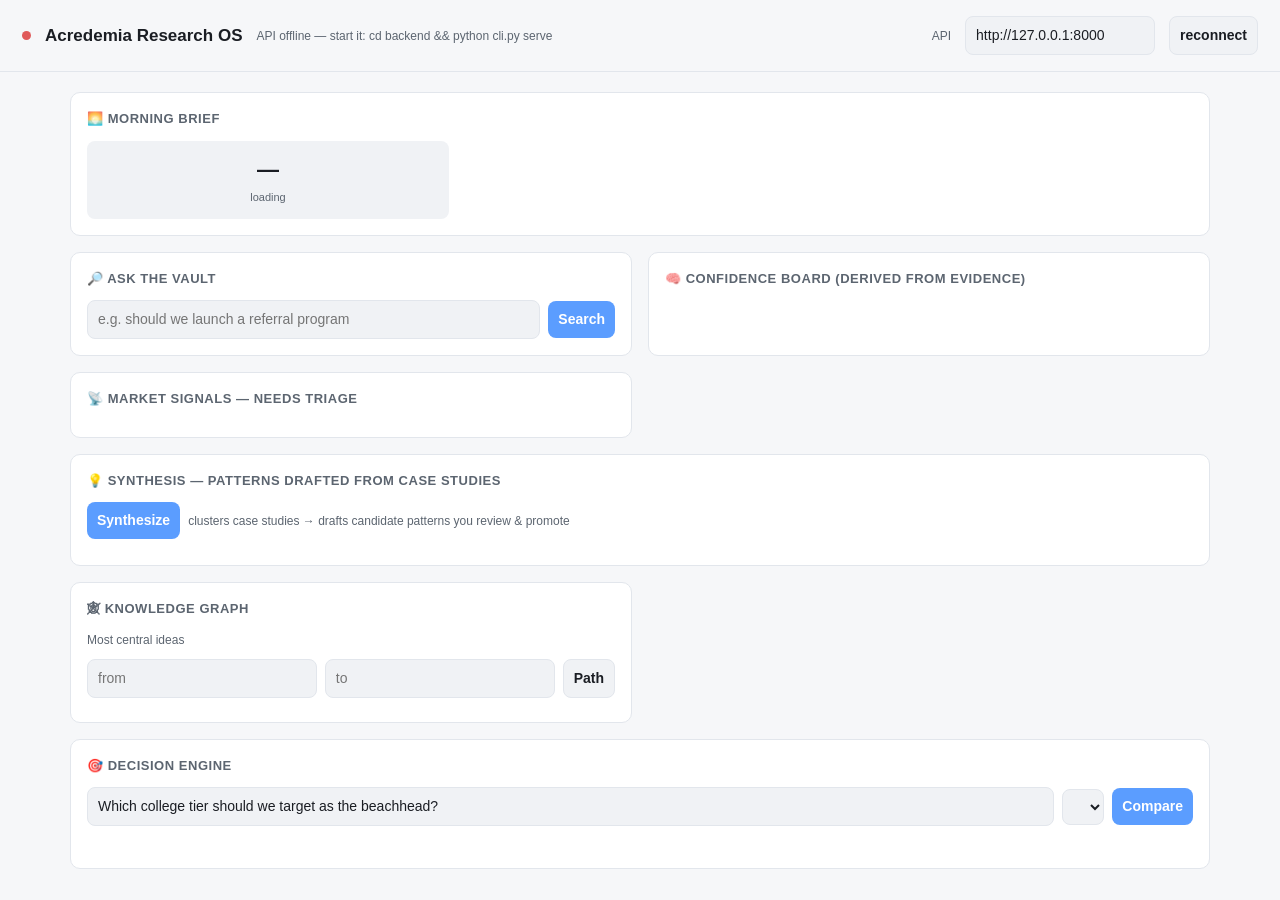
==== ui/index.html @ ba897d05 "Local-First pivot: repository migration + remove SaaS assumptions Atlas is now formally a Local-Firs" ====
<!doctype html>
<html lang="en">
<head>
<meta charset="utf-8" />
<meta name="viewport" content="width=device-width, initial-scale=1" />
<title>Acredemia Research OS</title>
<style>
  :root{
    --bg:#0f1115; --panel:#171a21; --panel2:#1e222b; --line:#2a2f3a;
    --tx:#e6e9ef; --mut:#9aa4b2; --acc:#5b9dff; --good:#37b26a; --warn:#e0a132; --bad:#e05a5a;
    --rad:10px;
  }
  @media (prefers-color-scheme:light){
    :root{--bg:#f6f7f9;--panel:#fff;--panel2:#f0f2f5;--line:#e2e6ec;--tx:#1a1d23;--mut:#5c6570;}
  }
  *{box-sizing:border-box}
  body{margin:0;font:14px/1.5 -apple-system,Segoe UI,Roboto,Helvetica,Arial,sans-serif;background:var(--bg);color:var(--tx)}
  header{padding:16px 22px;border-bottom:1px solid var(--line);display:flex;align-items:center;gap:14px;position:sticky;top:0;background:var(--bg);z-index:5}
  header h1{font-size:17px;margin:0;font-weight:650}
  header .sub{color:var(--mut);font-size:12px}
  .dot{width:9px;height:9px;border-radius:50%;background:var(--bad);display:inline-block}
  .dot.ok{background:var(--good)}
  main{max-width:1180px;margin:0 auto;padding:20px;display:grid;grid-template-columns:1fr 1fr;gap:16px}
  .card{background:var(--panel);border:1px solid var(--line);border-radius:var(--rad);padding:16px}
  .card.wide{grid-column:1/-1}
  .card h2{margin:0 0 12px;font-size:13px;letter-spacing:.04em;text-transform:uppercase;color:var(--mut)}
  .row{display:flex;gap:8px;align-items:center;flex-wrap:wrap}
  input,select,button,textarea{font:inherit;color:var(--tx);background:var(--panel2);border:1px solid var(--line);border-radius:8px;padding:8px 10px}
  input:focus,textarea:focus{outline:1px solid var(--acc)}
  button{cursor:pointer;background:var(--acc);color:#fff;border:none;font-weight:600}
  button.sec{background:var(--panel2);color:var(--tx);border:1px solid var(--line)}
  button:hover{filter:brightness(1.08)}
  .grid3{display:grid;grid-template-columns:repeat(3,1fr);gap:10px}
  .stat{background:var(--panel2);border-radius:8px;padding:12px;text-align:center}
  .stat b{font-size:22px;display:block}
  .stat span{color:var(--mut);font-size:11px}
  .pill{font-size:11px;padding:2px 7px;border-radius:20px;border:1px solid var(--line);color:var(--mut)}
  .pill.good{color:var(--good);border-color:var(--good)}
  .pill.warn{color:var(--warn);border-color:var(--warn)}
  .pill.bad{color:var(--bad);border-color:var(--bad)}
  ul{list-style:none;margin:0;padding:0}
  li{padding:8px 0;border-bottom:1px solid var(--line)}
  li:last-child{border:0}
  .muted{color:var(--mut)}
  .k{color:var(--mut);font-size:12px}
  table{width:100%;border-collapse:collapse;font-size:13px}
  th,td{text-align:left;padding:6px 8px;border-bottom:1px solid var(--line)}
  th{color:var(--mut);font-weight:600;font-size:11px;text-transform:uppercase}
  .win{color:var(--good);font-weight:700}
  .small{font-size:12px}
  .tag{font-size:11px;color:var(--mut)}
  code{background:var(--panel2);padding:1px 5px;border-radius:5px;font-size:12px}
  a{color:var(--acc);text-decoration:none}
  .flex{display:flex;gap:16px;flex-wrap:wrap}
  .scores{display:grid;grid-template-columns:repeat(7,1fr);gap:6px;margin-top:8px}
  .scores label{font-size:10px;color:var(--mut);text-align:center}
  .scores input{padding:5px;text-align:center}
</style>
</head>
<body>
<header>
  <span class="dot" id="conn"></span>
  <h1>Acredemia Research OS</h1>
  <span class="sub" id="hdr">connecting…</span>
  <span style="flex:1"></span>
  <span class="k">API</span>
  <input id="api" value="http://127.0.0.1:8000" style="width:190px" />
  <button class="sec" onclick="boot()">reconnect</button>
</header>

<main>
  <!-- MORNING BRIEF -->
  <section class="card wide">
    <h2>🌅 Morning brief</h2>
    <div class="grid3" id="brief"><div class="stat"><b>—</b><span>loading</span></div></div>
  </section>

  <!-- SEARCH -->
  <section class="card">
    <h2>🔎 Ask the vault</h2>
    <div class="row">
      <input id="q" placeholder="e.g. should we launch a referral program" style="flex:1" />
      <button onclick="doSearch()">Search</button>
    </div>
    <ul id="results" class="small"></ul>
  </section>

  <!-- CONFIDENCE BOARD -->
  <section class="card">
    <h2>🧠 Confidence board (derived from evidence)</h2>
    <ul id="epi" class="small"></ul>
  </section>

  <!-- MARKET SIGNALS -->
  <section class="card">
    <h2>📡 Market signals — needs triage</h2>
    <ul id="signals" class="small"></ul>
  </section>

  <!-- SYNTHESIS -->
  <section class="card wide">
    <h2>💡 Synthesis — patterns drafted from case studies</h2>
    <div class="row"><button onclick="loadSynth()">Synthesize</button>
      <span class="muted small">clusters case studies → drafts candidate patterns you review &amp; promote</span></div>
    <ul id="synth" class="small" style="margin-top:10px"></ul>
  </section>

  <!-- GRAPH -->
  <section class="card">
    <h2>🕸 Knowledge graph</h2>
    <div class="k" style="margin-bottom:6px">Most central ideas</div>
    <ul id="central" class="small"></ul>
    <div class="row" style="margin-top:10px">
      <input id="pa" placeholder="from" style="flex:1" />
      <input id="pb" placeholder="to" style="flex:1" />
      <button class="sec" onclick="doPath()">Path</button>
    </div>
    <div id="path" class="small muted" style="margin-top:8px"></div>
  </section>

  <!-- DECISION ENGINE -->
  <section class="card wide">
    <h2>🎯 Decision engine</h2>
    <div class="row">
      <input id="dq" placeholder="decision question" style="flex:1" value="Which college tier should we target as the beachhead?" />
      <select id="dtype"></select>
      <button onclick="doDecide()">Compare</button>
    </div>
    <div class="flex" id="alts" style="margin-top:12px"></div>
    <div id="decision" style="margin-top:14px"></div>
  </section>
</main>

<script>
const $=id=>document.getElementById(id);
const api=()=>$('api').value.replace(/\/$/,'');
const DIMS=['impact','confidence','alignment','cost','risk','effort','time'];
const badgeFor=(s)=>({speculative:'',emerging:'',supported:'good','well-tested':'good',institutional:'good'}[s]||'');

async function j(path,opts){const r=await fetch(api()+path,opts);if(!r.ok)throw new Error(r.status);return r.json();}

async function boot(){
  try{
    const h=await j('/health');
    $('conn').classList.add('ok');
    $('hdr').textContent=`${h.notes} notes · search:${h.search_backend} · vault ok`;
    loadBrief();loadEpi();loadSignals();loadCentral();loadPresets();renderAlts();
  }catch(e){
    $('conn').classList.remove('ok');
    $('hdr').textContent='API offline — start it: cd backend && python cli.py serve';
  }
}

async function loadBrief(){
  const [a,e,n]=await Promise.all([j('/audit'),j('/epistemics'),j('/notes')]);
  const sig=(await j('/notes?type=market-signal')).count;
  const hi=a.summary.high||0,md=a.summary.medium||0,lo=a.summary.low||0;
  $('brief').innerHTML=`
    <div class="stat"><b>${n.count}</b><span>notes in vault</span></div>
    <div class="stat"><b>${e.drift}</b><span>confidence drifts</span></div>
    <div class="stat"><b>${sig}</b><span>market signals</span></div>
    <div class="stat"><b style="color:${hi?'var(--bad)':'var(--tx)'}">${hi}</b><span>high issues</span></div>
    <div class="stat"><b>${md}</b><span>medium issues</span></div>
    <div class="stat"><b>${lo}</b><span>low issues</span></div>`;
}

async function doSearch(){
  const q=$('q').value.trim();if(!q)return;
  const d=await j('/search?q='+encodeURIComponent(q)+'&k=8');
  $('results').innerHTML=d.results.map(r=>`<li>
    <b>${r.title}</b> <span class="pill">${r.type}</span>
    <span class="pill ${badgeFor(r.confidence)}">${r.confidence}</span>
    <span class="tag">score ${r.score}</span><br>
    <span class="muted">${r.snippet}</span></li>`).join('')||'<li class="muted">no matches</li>';
}
$('q')&&($('q').onkeydown=e=>{if(e.key==='Enter')doSearch();});

async function loadEpi(){
  const d=await j('/epistemics');
  $('epi').innerHTML=d.assessments.map(a=>{
    const b=(a.contested?'⚑':'')+(a.decaying?'⌛':'');
    const drift=a.drift?`<span class="pill bad">drift → ${a.derived}</span>`:'';
    return `<li>${b} <b>${a.note}</b>
      <span class="pill ${badgeFor(a.derived)}">${a.derived}</span>${drift}<br>
      <span class="muted">${a.derivation}</span></li>`;
  }).join('');
}

let QOPTS=[];
async function loadTargets(){
  const [q,t]=await Promise.all([j('/notes?type=question'),j('/notes?type=theory')]);
  QOPTS=[...q.notes,...t.notes].map(n=>n.note);
}
async function loadSignals(){
  await loadTargets();
  const a=await j('/audit');
  const untriaged=a.findings.filter(f=>f.category==='untriaged-signal');
  $('signals').innerHTML=untriaged.map((s,i)=>`<li><b>${s.note}</b>
    <div class="row small" style="margin-top:5px">
      <select id="tg${i}" style="flex:1">${QOPTS.map(o=>`<option>${o}</option>`).join('')}</select>
      <select id="st${i}"><option>supports</option><option>contradicts</option></select>
      <button class="sec" onclick="triage('${s.note}',${i})">link</button>
    </div></li>`).join('')||'<li class="muted">inbox clear ✓</li>';
}
async function triage(signal,i){
  const target=$('tg'+i).value, stance=$('st'+i).value;
  await j('/triage',{method:'POST',headers:{'Content-Type':'application/json'},
    body:JSON.stringify({signal,target,stance})});
  loadSignals();loadBrief();loadCentral();
}

async function loadSynth(){
  $('synth').innerHTML='<li class="muted">clustering…</li>';
  const d=await j('/synthesize');
  $('synth').innerHTML=d.candidates.map(c=>{
    const badge=c.novelty==='new'?'<span class="pill good">NEW</span>':`<span class="pill">covered by ${c.existing_pattern}</span>`;
    const btn=c.novelty==='new'?`<button class="sec" onclick='promoteSynth(${JSON.stringify(c.members)})'>promote → pattern</button>`:'';
    return `<li>${badge} <b>${c.companies.join(' + ')}</b>
      <span class="tag">tags: ${c.shared_tags.join(', ')||'—'}</span> ${btn}<br>
      <span class="muted">${c.draft}</span></li>`;
  }).join('')||'<li class="muted">need ≥2 case studies to synthesize</li>';
}
async function promoteSynth(members){
  const r=await j('/synthesize/promote',{method:'POST',headers:{'Content-Type':'application/json'},body:JSON.stringify({members})});
  alert(r.ok?`Draft pattern ${r.id} written to the vault (review before accepting).`:'promote failed');
  loadSynth();loadBrief();
}
async function loadCentral(){
  const d=await j('/graph/summary');
  $('central').innerHTML=d.top_central.slice(0,8).map(([n,s])=>
    `<li><span class="tag">${s.toFixed(3)}</span> ${n}</li>`).join('');
}
async function doPath(){
  const a=$('pa').value.trim(),b=$('pb').value.trim();if(!a||!b)return;
  const d=await j('/graph/path?a='+encodeURIComponent(a)+'&b='+encodeURIComponent(b));
  $('path').innerHTML=d.found?d.path.join(' &nbsp;→&nbsp; '):'no path found';
}

async function loadPresets(){
  const d=await j('/decision/presets');
  $('dtype').innerHTML=Object.keys(d.weight_presets).map(k=>`<option>${k}</option>`).join('');
  $('dtype').value='channel-choice';
}
const ALTS=[
  {name:'Tier-2 colleges first',s:{impact:8,confidence:5,alignment:8,cost:4,risk:5,effort:5,time:4},dna:''},
  {name:'Tier-1 colleges first',s:{impact:6,confidence:6,alignment:5,cost:6,risk:6,effort:6,time:6},dna:''},
];
function renderAlts(){
  $('alts').innerHTML=ALTS.map((a,i)=>`<div class="card" style="flex:1;min-width:320px;background:var(--panel2)">
    <input value="${a.name}" onchange="ALTS[${i}].name=this.value" style="width:100%"/>
    <div class="scores">${DIMS.map(d=>`<div><label>${d.slice(0,4)}</label>
      <input type="number" min="0" max="10" value="${a.s[d]}" onchange="ALTS[${i}].s['${d}']=+this.value"/></div>`).join('')}</div>
    <input placeholder="DNA conflict (optional, e.g. NN2)" value="${a.dna}" onchange="ALTS[${i}].dna=this.value" style="width:100%;margin-top:8px"/>
  </div>`).join('');
}
async function doDecide(){
  const body={question:$('dq').value,decision_type:$('dtype').value,
    alternatives:ALTS.map(a=>({name:a.name,scores:a.s,dna_conflict:a.dna}))};
  const d=await j('/decide',{method:'POST',headers:{'Content-Type':'application/json'},body:JSON.stringify(body)});
  const dims=Object.keys(d.weights);
  const rows=d.ranked.map(r=>`<tr>
    <td>${r.rank}</td>
    <td class="${r.rank===1&&!r.dna_conflict?'win':''}">${r.name}${r.dna_conflict?' <span class="pill bad">⚠DNA</span>':''}</td>
    ${dims.map(x=>`<td>${r.contributions[x].toFixed(3)}</td>`).join('')}
    <td><b>${r.total.toFixed(3)}</b></td></tr>`).join('');
  const frag=d.is_fragile?`<span class="pill warn">fragile — ${d.fragile_reason}</span>`:'<span class="pill good">robust</span>';
  const dna=d.dna_flags.length?`<div class="small" style="margin-top:6px">⚠ ${d.dna_flags.join('; ')}</div>`:'';
  $('decision').innerHTML=`<div class="row"><b>Winner: <span class="win">${d.winner}</span></b> ${frag}
      <span style="flex:1"></span>
      <button class="sec" onclick="saveDecision()">💾 Save decision note</button></div>${dna}
    <table style="margin-top:10px"><tr><th>#</th><th>alternative</th>${dims.map(x=>`<th>${x.slice(0,4)}</th>`).join('')}<th>total</th></tr>${rows}</table>
    <div id="decmsg" class="muted small" style="margin-top:6px">The number is disposable — the reasoning trace, DNA check, and evidence are the asset.</div>`;
}
async function saveDecision(){
  const body={question:$('dq').value,decision_type:$('dtype').value,write_note:true,
    alternatives:ALTS.map(a=>({name:a.name,scores:a.s,dna_conflict:a.dna}))};
  const d=await j('/decide',{method:'POST',headers:{'Content-Type':'application/json'},body:JSON.stringify(body)});
  $('decmsg').innerHTML=d.note?`✅ Saved <code>${d.note.id}</code> to the vault (600-Decisions/).`:'save failed';
  loadBrief();
}

boot();
</script>
</body>
</html>
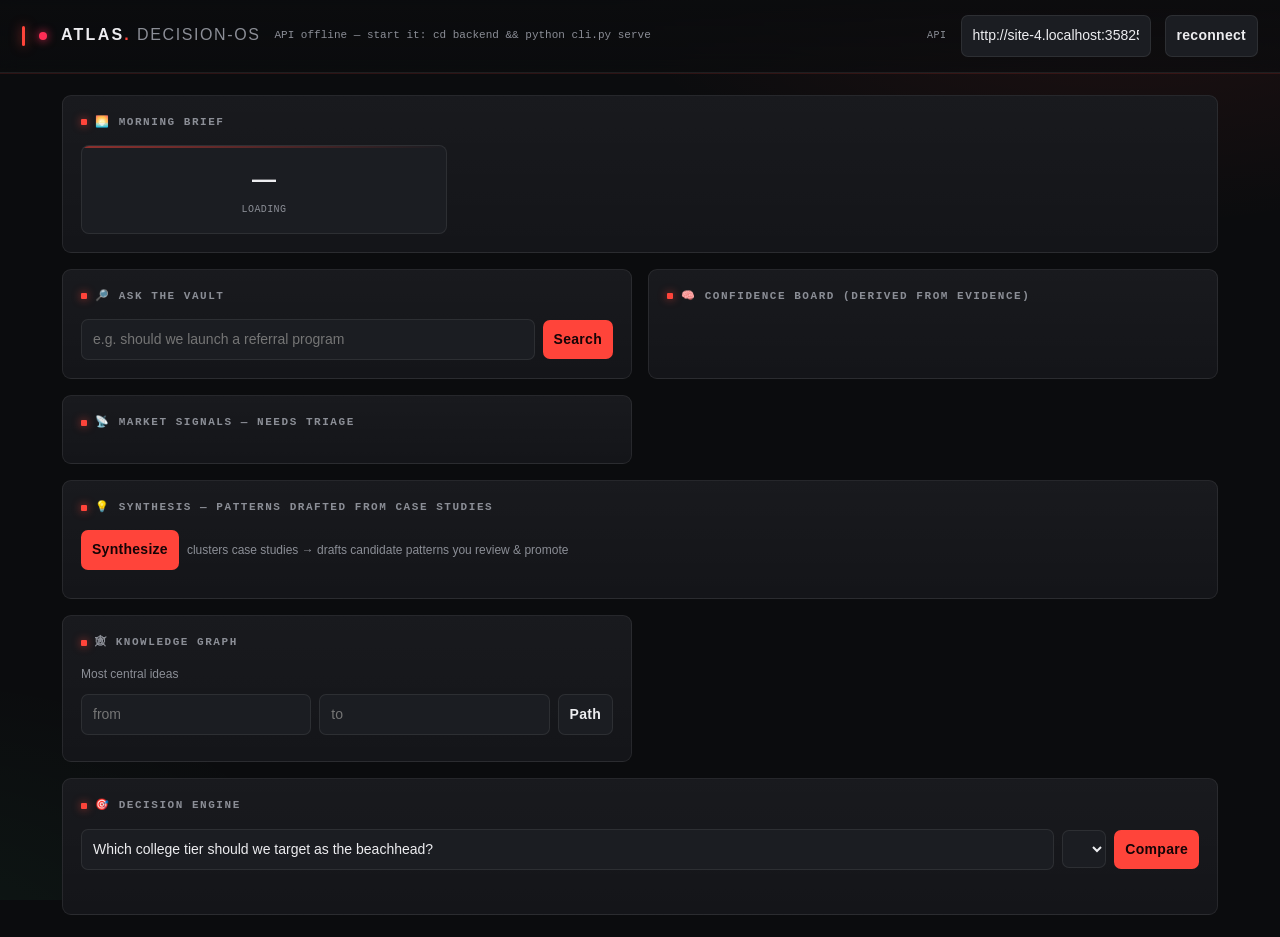
==== commit 81661493: "Desktop app: red/charcoal themed UI + one-click launcher + exe build - ui/index.html: retheme to cha" ====
--- a/ui/index.html
+++ b/ui/index.html
@@ -3,41 +3,60 @@
 <head>
 <meta charset="utf-8" />
 <meta name="viewport" content="width=device-width, initial-scale=1" />
-<title>Acredemia Research OS</title>
+<title>ATLAS — Decision OS</title>
 <style>
   :root{
-    --bg:#0f1115; --panel:#171a21; --panel2:#1e222b; --line:#2a2f3a;
-    --tx:#e6e9ef; --mut:#9aa4b2; --acc:#5b9dff; --good:#37b26a; --warn:#e0a132; --bad:#e05a5a;
-    --rad:10px;
-  }
-  @media (prefers-color-scheme:light){
-    :root{--bg:#f6f7f9;--panel:#fff;--panel2:#f0f2f5;--line:#e2e6ec;--tx:#1a1d23;--mut:#5c6570;}
+    /* charcoal/black base · red primary · neon-green + neon-red hints */
+    --bg:#0b0c0e; --panel:#141519; --panel2:#1b1d22; --line:rgba(255,255,255,.08);
+    --tx:#ededf0; --mut:#8b8e96;
+    --acc:#ff443a;            /* RED — primary/brand */
+    --acc-dim:#3a1416;        /* red tint surface */
+    --good:#46ffa0;           /* neon green */
+    --warn:#ff7a3d;           /* muted red-orange */
+    --bad:#ff2d55;            /* neon red */
+    --mono:'JetBrains Mono',ui-monospace,'SF Mono',Consolas,monospace;
+    --rad:9px;
   }
   *{box-sizing:border-box}
-  body{margin:0;font:14px/1.5 -apple-system,Segoe UI,Roboto,Helvetica,Arial,sans-serif;background:var(--bg);color:var(--tx)}
-  header{padding:16px 22px;border-bottom:1px solid var(--line);display:flex;align-items:center;gap:14px;position:sticky;top:0;background:var(--bg);z-index:5}
-  header h1{font-size:17px;margin:0;font-weight:650}
-  header .sub{color:var(--mut);font-size:12px}
-  .dot{width:9px;height:9px;border-radius:50%;background:var(--bad);display:inline-block}
-  .dot.ok{background:var(--good)}
-  main{max-width:1180px;margin:0 auto;padding:20px;display:grid;grid-template-columns:1fr 1fr;gap:16px}
-  .card{background:var(--panel);border:1px solid var(--line);border-radius:var(--rad);padding:16px}
+  ::selection{background:var(--acc);color:#0b0c0e}
+  body{margin:0;font:14px/1.55 -apple-system,'Segoe UI',Roboto,Helvetica,Arial,sans-serif;color:var(--tx);
+    background:
+      radial-gradient(900px 500px at 88% -8%, rgba(255,68,58,.10), transparent 60%),
+      radial-gradient(700px 480px at -6% 108%, rgba(70,255,160,.05), transparent 62%),
+      var(--bg);
+    background-attachment:fixed;min-height:100vh}
+  header{padding:15px 22px;display:flex;align-items:center;gap:14px;position:sticky;top:0;z-index:5;
+    background:linear-gradient(180deg,rgba(11,12,14,.92),rgba(11,12,14,.72));backdrop-filter:blur(10px);
+    border-bottom:1px solid var(--line);box-shadow:0 1px 0 rgba(255,68,58,.14)}
+  header::before{content:"";width:3px;height:20px;background:var(--acc);box-shadow:0 0 12px rgba(255,68,58,.7);border-radius:2px}
+  header h1{font-size:16px;margin:0;font-weight:700;letter-spacing:.14em;text-transform:uppercase}
+  header h1 b{color:var(--acc)}
+  header .sub{color:var(--mut);font-size:11px;font-family:var(--mono)}
+  header .k{font-family:var(--mono);font-size:10px;letter-spacing:.05em}
+  .dot{width:8px;height:8px;border-radius:50%;background:var(--bad);display:inline-block;box-shadow:0 0 10px var(--bad)}
+  .dot.ok{background:var(--good);box-shadow:0 0 10px var(--good)}
+  main{max-width:1200px;margin:0 auto;padding:22px;display:grid;grid-template-columns:1fr 1fr;gap:16px}
+  .card{background:linear-gradient(180deg,rgba(255,255,255,.02),transparent),var(--panel);border:1px solid var(--line);border-radius:var(--rad);padding:18px;transition:border-color .25s,box-shadow .25s}
+  .card:hover{border-color:rgba(255,68,58,.28);box-shadow:0 0 0 1px rgba(255,68,58,.06),0 10px 30px rgba(0,0,0,.35)}
   .card.wide{grid-column:1/-1}
-  .card h2{margin:0 0 12px;font-size:13px;letter-spacing:.04em;text-transform:uppercase;color:var(--mut)}
+  .card h2{margin:0 0 14px;font-size:11px;letter-spacing:.14em;text-transform:uppercase;color:var(--mut);font-family:var(--mono);display:flex;align-items:center;gap:8px}
+  .card h2::before{content:"";width:6px;height:6px;background:var(--acc);border-radius:1px;box-shadow:0 0 8px rgba(255,68,58,.7)}
   .row{display:flex;gap:8px;align-items:center;flex-wrap:wrap}
-  input,select,button,textarea{font:inherit;color:var(--tx);background:var(--panel2);border:1px solid var(--line);border-radius:8px;padding:8px 10px}
-  input:focus,textarea:focus{outline:1px solid var(--acc)}
-  button{cursor:pointer;background:var(--acc);color:#fff;border:none;font-weight:600}
+  input,select,button,textarea{font:inherit;color:var(--tx);background:var(--panel2);border:1px solid var(--line);border-radius:7px;padding:9px 11px}
+  input:focus,textarea:focus,select:focus{outline:none;border-color:var(--acc);box-shadow:0 0 0 3px rgba(255,68,58,.16)}
+  button{cursor:pointer;background:var(--acc);color:#150406;border:none;font-weight:700;letter-spacing:.02em;transition:.2s}
+  button:hover{background:#ff5b52;box-shadow:0 0 18px rgba(255,68,58,.35)}
   button.sec{background:var(--panel2);color:var(--tx);border:1px solid var(--line)}
-  button:hover{filter:brightness(1.08)}
+  button.sec:hover{background:#23252b;border-color:rgba(255,68,58,.4);box-shadow:none}
   .grid3{display:grid;grid-template-columns:repeat(3,1fr);gap:10px}
-  .stat{background:var(--panel2);border-radius:8px;padding:12px;text-align:center}
-  .stat b{font-size:22px;display:block}
-  .stat span{color:var(--mut);font-size:11px}
-  .pill{font-size:11px;padding:2px 7px;border-radius:20px;border:1px solid var(--line);color:var(--mut)}
-  .pill.good{color:var(--good);border-color:var(--good)}
-  .pill.warn{color:var(--warn);border-color:var(--warn)}
-  .pill.bad{color:var(--bad);border-color:var(--bad)}
+  .stat{background:var(--panel2);border:1px solid var(--line);border-radius:8px;padding:14px;text-align:center;position:relative;overflow:hidden}
+  .stat::after{content:"";position:absolute;left:0;top:0;height:2px;width:100%;background:linear-gradient(90deg,var(--acc),transparent);opacity:.5}
+  .stat b{font-size:24px;display:block;font-weight:800;letter-spacing:-.01em}
+  .stat span{color:var(--mut);font-size:10px;font-family:var(--mono);letter-spacing:.04em;text-transform:uppercase}
+  .pill{font-size:10px;padding:2px 8px;border-radius:20px;border:1px solid var(--line);color:var(--mut);font-family:var(--mono);letter-spacing:.03em}
+  .pill.good{color:var(--good);border-color:rgba(70,255,160,.4);background:rgba(70,255,160,.07)}
+  .pill.warn{color:var(--warn);border-color:rgba(255,122,61,.4);background:rgba(255,122,61,.07)}
+  .pill.bad{color:var(--bad);border-color:rgba(255,45,85,.45);background:rgba(255,45,85,.08)}
   ul{list-style:none;margin:0;padding:0}
   li{padding:8px 0;border-bottom:1px solid var(--line)}
   li:last-child{border:0}
@@ -46,11 +65,12 @@
   table{width:100%;border-collapse:collapse;font-size:13px}
   th,td{text-align:left;padding:6px 8px;border-bottom:1px solid var(--line)}
   th{color:var(--mut);font-weight:600;font-size:11px;text-transform:uppercase}
-  .win{color:var(--good);font-weight:700}
+  .win{color:var(--good);font-weight:800}
   .small{font-size:12px}
-  .tag{font-size:11px;color:var(--mut)}
-  code{background:var(--panel2);padding:1px 5px;border-radius:5px;font-size:12px}
+  .tag{font-size:11px;color:var(--mut);font-family:var(--mono)}
+  code{background:var(--acc-dim);color:#ff9a92;padding:1px 6px;border-radius:5px;font-size:12px;font-family:var(--mono)}
   a{color:var(--acc);text-decoration:none}
+  .acc{color:var(--acc)}
   .flex{display:flex;gap:16px;flex-wrap:wrap}
   .scores{display:grid;grid-template-columns:repeat(7,1fr);gap:6px;margin-top:8px}
   .scores label{font-size:10px;color:var(--mut);text-align:center}
@@ -60,7 +80,7 @@
 <body>
 <header>
   <span class="dot" id="conn"></span>
-  <h1>Acredemia Research OS</h1>
+  <h1>ATLAS<b>.</b><span style="color:var(--mut);font-weight:500;letter-spacing:.1em"> DECISION-OS</span></h1>
   <span class="sub" id="hdr">connecting…</span>
   <span style="flex:1"></span>
   <span class="k">API</span>
@@ -133,7 +153,11 @@
 
 <script>
 const $=id=>document.getElementById(id);
-const api=()=>$('api').value.replace(/\/$/,'');
+// When the dashboard is SERVED by Atlas (desktop .exe or `python cli.py serve`),
+// talk to the same origin whatever the port. When opened as a file://, fall back
+// to the value in the API box.
+if(location.protocol.startsWith('http')){document.addEventListener('DOMContentLoaded',()=>{$('api').value=location.origin;});}
+const api=()=>{const v=$('api').value.trim();return (v||location.origin).replace(/\/$/,'');};
 const DIMS=['impact','confidence','alignment','cost','risk','effort','time'];
 const badgeFor=(s)=>({speculative:'',emerging:'',supported:'good','well-tested':'good',institutional:'good'}[s]||'');
 
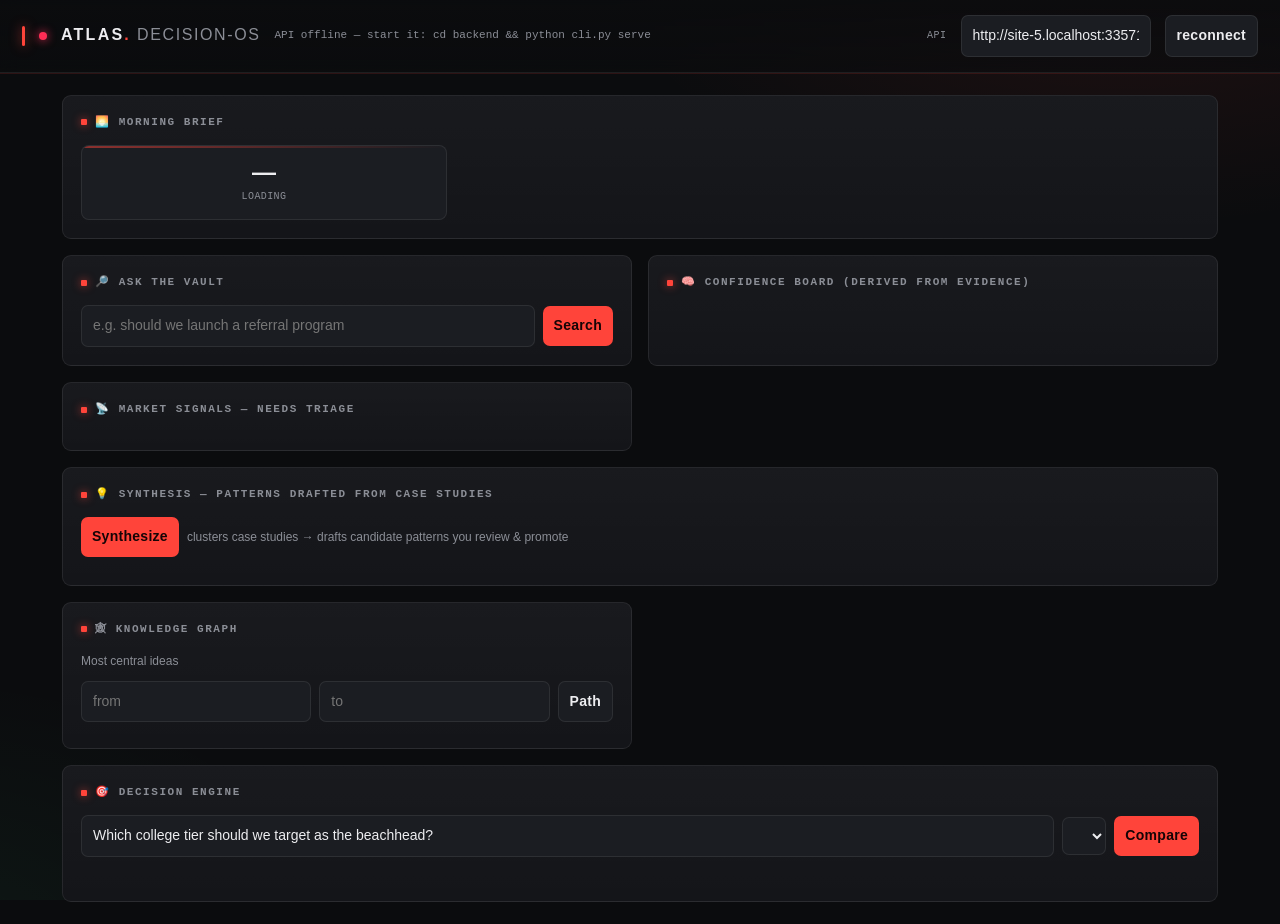
==== commit 7dc03121: "Design system: Command Surface tokens + spec, applied to the dashboard - docs/DESIGN-SYSTEM.md: comp" ====
--- a/ui/index.html
+++ b/ui/index.html
@@ -4,18 +4,17 @@
 <meta charset="utf-8" />
 <meta name="viewport" content="width=device-width, initial-scale=1" />
 <title>ATLAS — Decision OS</title>
+<!-- Design system: canonical tokens + primitives (docs/DESIGN-SYSTEM.md). -->
+<link rel="stylesheet" href="tokens.css" />
 <style>
+  /* This screen consumes the design system. These aliases map the screen's local
+     variable names onto semantic design tokens — no raw values live here. */
   :root{
-    /* charcoal/black base · red primary · neon-green + neon-red hints */
-    --bg:#0b0c0e; --panel:#141519; --panel2:#1b1d22; --line:rgba(255,255,255,.08);
-    --tx:#ededf0; --mut:#8b8e96;
-    --acc:#ff443a;            /* RED — primary/brand */
-    --acc-dim:#3a1416;        /* red tint surface */
-    --good:#46ffa0;           /* neon green */
-    --warn:#ff7a3d;           /* muted red-orange */
-    --bad:#ff2d55;            /* neon red */
-    --mono:'JetBrains Mono',ui-monospace,'SF Mono',Consolas,monospace;
-    --rad:9px;
+    --bg:var(--surface-0); --panel:var(--surface-1); --panel2:var(--surface-2);
+    --line:var(--border); --tx:var(--ink); --mut:var(--ink-muted);
+    --acc:var(--accent); --acc-dim:var(--accent-tint);
+    --good:var(--signal-pos); --warn:var(--signal-warn); --bad:var(--signal-neg);
+    --mono:var(--font-mono); --rad:var(--radius-md);
   }
   *{box-sizing:border-box}
   ::selection{background:var(--acc);color:#0b0c0e}
--- a/ui/tokens.css
+++ b/ui/tokens.css
@@ -0,0 +1,92 @@
+/* Atlas Design System — "Command Surface"
+   Canonical design tokens + component primitives. Spec: docs/DESIGN-SYSTEM.md.
+   The UI consumes ONLY these tokens/primitives — no raw hex, no off-scale values.
+   Offline-first: system fonts, no external fetch. */
+
+:root{
+  /* ---- primitive palette ---- */
+  --charcoal-950:#0b0c0e; --charcoal-900:#141519; --charcoal-850:#1b1d22; --charcoal-800:#23252b;
+  --ink-100:#ededf0; --ink-400:#8b8e96;
+  --red-500:#ff443a; --red-600:#ff5b52; --red-950:#3a1416;
+  --neon-green:#46ffa0; --neon-red:#ff2d55; --amber:#ff7a3d;
+
+  /* ---- semantic tokens (use these) ---- */
+  --surface-0:var(--charcoal-950); --surface-1:var(--charcoal-900);
+  --surface-2:var(--charcoal-850); --surface-3:var(--charcoal-800);
+  --ink:var(--ink-100); --ink-muted:var(--ink-400);
+  --accent:var(--red-500); --accent-hover:var(--red-600); --accent-tint:var(--red-950);
+  --signal-pos:var(--neon-green); --signal-neg:var(--neon-red); --signal-warn:var(--amber);
+  --border:rgba(255,255,255,.08); --border-strong:rgba(255,255,255,.16);
+  --focus-ring:rgba(255,68,58,.4);
+
+  /* ---- type ---- */
+  --font-sans:-apple-system,'Segoe UI',Roboto,Helvetica,Arial,sans-serif;
+  --font-mono:'JetBrains Mono',ui-monospace,'SF Mono',Consolas,monospace;
+  --text-2xs:10px; --text-xs:11px; --text-sm:13px; --text-md:14px;
+  --text-lg:17px; --text-xl:22px; --text-2xl:30px; --text-3xl:44px;
+
+  /* ---- spacing (4px base) ---- */
+  --space-1:4px; --space-2:8px; --space-3:12px; --space-4:16px;
+  --space-5:24px; --space-6:32px; --space-7:48px; --space-8:64px;
+
+  /* ---- radius / elevation ---- */
+  --radius-0:0; --radius-sm:6px; --radius-md:9px; --radius-lg:14px;
+  --elev-2:0 10px 30px rgba(0,0,0,.35);
+  --glow-accent:0 0 18px rgba(255,68,58,.35);
+
+  /* ---- motion ---- */
+  --dur-1:120ms; --dur-2:220ms; --dur-3:420ms;
+  --ease-out:cubic-bezier(.16,1,.3,1); --ease-inout:cubic-bezier(.65,0,.35,1);
+
+  /* ---- z-index ---- */
+  --z-base:0; --z-sticky:100; --z-overlay:900; --z-modal:1000;
+}
+
+/* ================= primitives ================= */
+.label-mono{font-family:var(--font-mono);font-size:var(--text-2xs);letter-spacing:.14em;
+  text-transform:uppercase;color:var(--ink-muted)}
+
+.btn{cursor:pointer;font:600 var(--text-sm)/1 var(--font-sans);border:1px solid var(--border);
+  background:var(--surface-2);color:var(--ink);padding:9px 14px;border-radius:var(--radius-sm);
+  transition:background var(--dur-1) var(--ease-out),border-color var(--dur-1),box-shadow var(--dur-1),transform var(--dur-1)}
+.btn:hover{background:var(--surface-3);border-color:var(--border-strong)}
+.btn:active{transform:scale(.98)}
+.btn:focus-visible{outline:none;box-shadow:0 0 0 3px var(--focus-ring)}
+.btn-primary{background:var(--accent);border-color:var(--accent);color:#150406;font-weight:700}
+.btn-primary:hover{background:var(--accent-hover);box-shadow:var(--glow-accent)}
+
+.card{background:linear-gradient(180deg,rgba(255,255,255,.02),transparent),var(--surface-1);
+  border:1px solid var(--border);border-radius:var(--radius-md);padding:var(--space-4);
+  transition:border-color var(--dur-2) var(--ease-out),box-shadow var(--dur-2)}
+.card:hover{border-color:rgba(255,68,58,.28);box-shadow:0 0 0 1px rgba(255,68,58,.06),var(--elev-2)}
+
+.field{font:var(--text-sm)/1.4 var(--font-sans);color:var(--ink);background:var(--surface-2);
+  border:1px solid var(--border);border-radius:7px;padding:9px 11px}
+.field:focus{outline:none;border-color:var(--accent);box-shadow:0 0 0 3px var(--focus-ring)}
+
+.chip{display:inline-block;font:var(--text-2xs)/1.6 var(--font-mono);letter-spacing:.03em;
+  padding:2px 8px;border-radius:20px;border:1px solid var(--border);color:var(--ink-muted)}
+.chip-pos{color:var(--signal-pos);border-color:rgba(70,255,160,.4);background:rgba(70,255,160,.07)}
+.chip-neg{color:var(--signal-neg);border-color:rgba(255,45,85,.45);background:rgba(255,45,85,.08)}
+.chip-warn{color:var(--signal-warn);border-color:rgba(255,122,61,.4);background:rgba(255,122,61,.07)}
+
+.stat{background:var(--surface-2);border:1px solid var(--border);border-radius:var(--radius-sm);
+  padding:var(--space-4);text-align:center;position:relative;overflow:hidden}
+.stat::after{content:"";position:absolute;left:0;top:0;height:2px;width:100%;
+  background:linear-gradient(90deg,var(--accent),transparent);opacity:.5}
+.stat b{display:block;font:800 var(--text-2xl)/1 var(--font-sans);letter-spacing:-.01em}
+.stat span{color:var(--ink-muted);font:var(--text-2xs) var(--font-mono);letter-spacing:.04em;text-transform:uppercase}
+
+.meter{height:6px;background:var(--surface-3);border-radius:3px;overflow:hidden}
+.meter > i{display:block;height:100%;background:var(--signal-pos)}
+.meter.neg > i{background:var(--signal-neg)} .meter.warn > i{background:var(--signal-warn)}
+
+.dot{width:8px;height:8px;border-radius:50%;background:var(--signal-neg);display:inline-block;box-shadow:0 0 10px var(--signal-neg)}
+.dot.ok{background:var(--signal-pos);box-shadow:0 0 10px var(--signal-pos)}
+
+.kbd{font:var(--text-2xs) var(--font-mono);border:1px solid var(--border-strong);
+  border-radius:4px;padding:1px 5px;color:var(--ink-muted)}
+
+@media (prefers-reduced-motion: reduce){
+  *{transition:none!important;animation:none!important}
+}
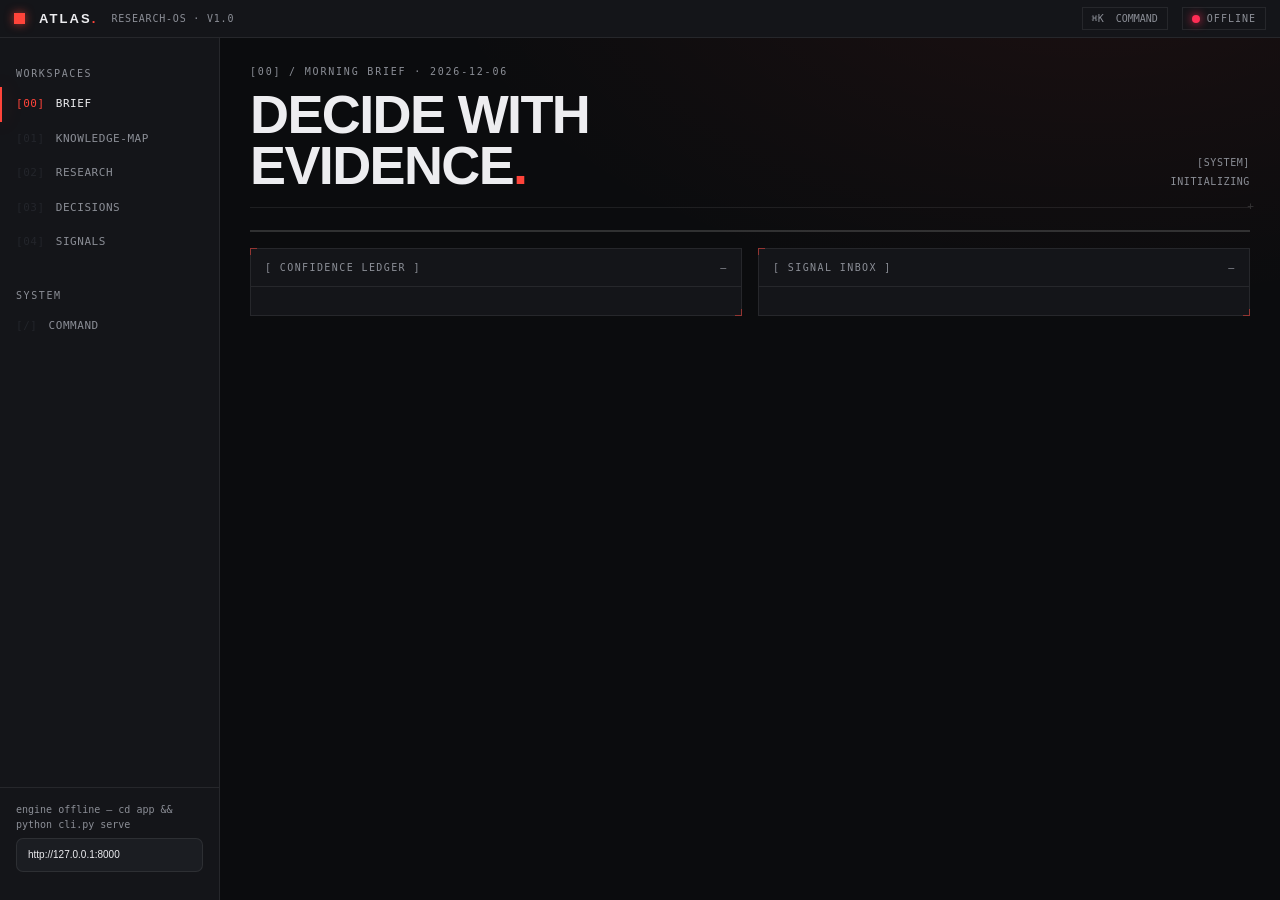
==== commit 8d0a88b3: "Research OS visual identity: rebuild UI as an app shell with a live knowledge graph - ui/index.html " ====
--- a/ui/index.html
+++ b/ui/index.html
@@ -3,305 +3,388 @@
 <head>
 <meta charset="utf-8" />
 <meta name="viewport" content="width=device-width, initial-scale=1" />
-<title>ATLAS — Decision OS</title>
+<title>ATLAS — Research OS</title>
 <!-- Design system: canonical tokens + primitives (docs/DESIGN-SYSTEM.md). -->
 <link rel="stylesheet" href="tokens.css" />
 <style>
-  /* This screen consumes the design system. These aliases map the screen's local
-     variable names onto semantic design tokens — no raw values live here. */
+  /* Screen consumes the design system — aliases map local names to semantic tokens. */
   :root{
     --bg:var(--surface-0); --panel:var(--surface-1); --panel2:var(--surface-2);
     --line:var(--border); --tx:var(--ink); --mut:var(--ink-muted);
-    --acc:var(--accent); --acc-dim:var(--accent-tint);
-    --good:var(--signal-pos); --warn:var(--signal-warn); --bad:var(--signal-neg);
-    --mono:var(--font-mono); --rad:var(--radius-md);
+    --acc:var(--accent); --good:var(--signal-pos); --warn:var(--signal-warn); --bad:var(--signal-neg);
+    --mono:var(--font-mono);
   }
-  *{box-sizing:border-box}
+  *{box-sizing:border-box;margin:0;padding:0}
+  html,body{height:100%}
   ::selection{background:var(--acc);color:#0b0c0e}
-  body{margin:0;font:14px/1.55 -apple-system,'Segoe UI',Roboto,Helvetica,Arial,sans-serif;color:var(--tx);
-    background:
-      radial-gradient(900px 500px at 88% -8%, rgba(255,68,58,.10), transparent 60%),
-      radial-gradient(700px 480px at -6% 108%, rgba(70,255,160,.05), transparent 62%),
-      var(--bg);
-    background-attachment:fixed;min-height:100vh}
-  header{padding:15px 22px;display:flex;align-items:center;gap:14px;position:sticky;top:0;z-index:5;
-    background:linear-gradient(180deg,rgba(11,12,14,.92),rgba(11,12,14,.72));backdrop-filter:blur(10px);
-    border-bottom:1px solid var(--line);box-shadow:0 1px 0 rgba(255,68,58,.14)}
-  header::before{content:"";width:3px;height:20px;background:var(--acc);box-shadow:0 0 12px rgba(255,68,58,.7);border-radius:2px}
-  header h1{font-size:16px;margin:0;font-weight:700;letter-spacing:.14em;text-transform:uppercase}
-  header h1 b{color:var(--acc)}
-  header .sub{color:var(--mut);font-size:11px;font-family:var(--mono)}
-  header .k{font-family:var(--mono);font-size:10px;letter-spacing:.05em}
-  .dot{width:8px;height:8px;border-radius:50%;background:var(--bad);display:inline-block;box-shadow:0 0 10px var(--bad)}
-  .dot.ok{background:var(--good);box-shadow:0 0 10px var(--good)}
-  main{max-width:1200px;margin:0 auto;padding:22px;display:grid;grid-template-columns:1fr 1fr;gap:16px}
-  .card{background:linear-gradient(180deg,rgba(255,255,255,.02),transparent),var(--panel);border:1px solid var(--line);border-radius:var(--rad);padding:18px;transition:border-color .25s,box-shadow .25s}
-  .card:hover{border-color:rgba(255,68,58,.28);box-shadow:0 0 0 1px rgba(255,68,58,.06),0 10px 30px rgba(0,0,0,.35)}
-  .card.wide{grid-column:1/-1}
-  .card h2{margin:0 0 14px;font-size:11px;letter-spacing:.14em;text-transform:uppercase;color:var(--mut);font-family:var(--mono);display:flex;align-items:center;gap:8px}
-  .card h2::before{content:"";width:6px;height:6px;background:var(--acc);border-radius:1px;box-shadow:0 0 8px rgba(255,68,58,.7)}
-  .row{display:flex;gap:8px;align-items:center;flex-wrap:wrap}
-  input,select,button,textarea{font:inherit;color:var(--tx);background:var(--panel2);border:1px solid var(--line);border-radius:7px;padding:9px 11px}
-  input:focus,textarea:focus,select:focus{outline:none;border-color:var(--acc);box-shadow:0 0 0 3px rgba(255,68,58,.16)}
-  button{cursor:pointer;background:var(--acc);color:#150406;border:none;font-weight:700;letter-spacing:.02em;transition:.2s}
-  button:hover{background:#ff5b52;box-shadow:0 0 18px rgba(255,68,58,.35)}
-  button.sec{background:var(--panel2);color:var(--tx);border:1px solid var(--line)}
-  button.sec:hover{background:#23252b;border-color:rgba(255,68,58,.4);box-shadow:none}
-  .grid3{display:grid;grid-template-columns:repeat(3,1fr);gap:10px}
-  .stat{background:var(--panel2);border:1px solid var(--line);border-radius:8px;padding:14px;text-align:center;position:relative;overflow:hidden}
-  .stat::after{content:"";position:absolute;left:0;top:0;height:2px;width:100%;background:linear-gradient(90deg,var(--acc),transparent);opacity:.5}
-  .stat b{font-size:24px;display:block;font-weight:800;letter-spacing:-.01em}
-  .stat span{color:var(--mut);font-size:10px;font-family:var(--mono);letter-spacing:.04em;text-transform:uppercase}
-  .pill{font-size:10px;padding:2px 8px;border-radius:20px;border:1px solid var(--line);color:var(--mut);font-family:var(--mono);letter-spacing:.03em}
-  .pill.good{color:var(--good);border-color:rgba(70,255,160,.4);background:rgba(70,255,160,.07)}
-  .pill.warn{color:var(--warn);border-color:rgba(255,122,61,.4);background:rgba(255,122,61,.07)}
-  .pill.bad{color:var(--bad);border-color:rgba(255,45,85,.45);background:rgba(255,45,85,.08)}
-  ul{list-style:none;margin:0;padding:0}
-  li{padding:8px 0;border-bottom:1px solid var(--line)}
-  li:last-child{border:0}
-  .muted{color:var(--mut)}
-  .k{color:var(--mut);font-size:12px}
-  table{width:100%;border-collapse:collapse;font-size:13px}
+  body{font:var(--text-md)/1.5 var(--font-sans);color:var(--tx);background:var(--bg);overflow:hidden}
+  ::-webkit-scrollbar{width:9px;height:9px}::-webkit-scrollbar-thumb{background:var(--surface-3);border:2px solid var(--bg)}
+  a{color:inherit;text-decoration:none}
+  .mono{font-family:var(--mono)}
+
+  /* ---------- app frame ---------- */
+  #app{display:grid;grid-template-rows:var(--app-titlebar) 1fr;height:100vh}
+  #titlebar{display:flex;align-items:center;gap:14px;padding:0 14px;border-bottom:1px solid var(--line);
+    background:var(--surface-1);-webkit-app-region:drag}
+  #titlebar .mark{width:11px;height:11px;background:var(--acc);box-shadow:0 0 10px rgba(255,68,58,.7)}
+  #titlebar .brand{font-weight:800;letter-spacing:.16em;font-size:13px}
+  #titlebar .brand b{color:var(--acc)}
+  #titlebar .meta{font-family:var(--mono);font-size:var(--text-2xs);color:var(--mut);letter-spacing:.08em}
+  #titlebar .sp{flex:1}
+  #titlebar .status{display:flex;align-items:center;gap:7px;font-family:var(--mono);font-size:var(--text-2xs);
+    letter-spacing:.1em;color:var(--mut);border:1px solid var(--line);padding:3px 9px}
+  #titlebar .cmdk{font-family:var(--mono);font-size:var(--text-2xs);color:var(--mut);border:1px solid var(--line);
+    padding:3px 9px;cursor:pointer;-webkit-app-region:no-drag}
+  #titlebar .cmdk:hover{border-color:var(--border-strong);color:var(--tx)}
+
+  #shell{display:grid;grid-template-columns:var(--app-rail) 1fr;min-height:0}
+
+  /* ---------- rail ---------- */
+  #rail{border-right:1px solid var(--line);background:var(--surface-1);display:flex;flex-direction:column;padding:14px 0;overflow:auto}
+  #rail .grp{padding:14px 16px 6px;font-family:var(--mono);font-size:var(--text-2xs);letter-spacing:.16em;
+    text-transform:uppercase;color:var(--mut)}
+  .navi{display:flex;align-items:center;gap:11px;padding:9px 16px;cursor:pointer;position:relative;
+    font-family:var(--mono);font-size:var(--text-xs);letter-spacing:.05em;color:var(--mut);
+    transition:color var(--dur-1) var(--ease-out),background var(--dur-1)}
+  .navi .ix{color:var(--surface-3);transition:color var(--dur-1)}
+  .navi:hover{color:var(--tx);background:rgba(255,255,255,.02)}
+  .navi.on{color:var(--tx)}
+  .navi.on::before{content:"";position:absolute;left:0;top:0;bottom:0;width:2px;background:var(--acc);box-shadow:var(--glow-accent)}
+  .navi.on .ix{color:var(--acc)}
+  #rail .foot{margin-top:auto;padding:14px 16px;font-family:var(--mono);font-size:var(--text-2xs);color:var(--mut);border-top:1px solid var(--line)}
+  #rail .foot .api{width:100%;margin-top:6px;font-size:10px}
+
+  /* ---------- workspace ---------- */
+  #work{min-width:0;overflow:auto;position:relative;background:
+    radial-gradient(1100px 620px at 82% -12%, rgba(255,68,58,.07), transparent 60%),var(--bg)}
+  .view{display:none;padding:26px 30px 60px;animation:viewin var(--dur-3) var(--ease-out)}
+  .view.on{display:block}
+  @keyframes viewin{from{opacity:0;transform:translateY(8px)}to{opacity:1;transform:none}}
+  .vhead{display:flex;align-items:flex-end;justify-content:space-between;gap:20px;margin-bottom:22px;
+    padding-bottom:16px;border-bottom:1px solid var(--line);position:relative}
+  .vhead .cross{position:absolute;right:-6px;bottom:-6px}
+  .vhead .lead{font-family:var(--mono);font-size:var(--text-2xs);letter-spacing:.18em;text-transform:uppercase;color:var(--mut);margin-bottom:10px}
+  .vhead h1{font:800 clamp(30px,4.4vw,54px)/.94 var(--font-sans);letter-spacing:-.03em;text-transform:uppercase}
+  .vhead h1 .d{color:var(--acc)}
+  .vhead .r{text-align:right;font-family:var(--mono);font-size:var(--text-2xs);color:var(--mut);letter-spacing:.06em;line-height:1.9}
+
+  .grid2{display:grid;grid-template-columns:1fr 1fr;gap:16px}
+  .grid4{display:grid;grid-template-columns:repeat(4,1fr);gap:1px;background:var(--line);border:1px solid var(--line)}
+  .grid4 .stat{border-radius:0;border:none;background:var(--surface-1)}
+  .panel-hd .ctl{display:flex;gap:6px}
+  ul{list-style:none} li{padding:9px 0;border-bottom:1px solid var(--line);font-size:var(--text-sm)} li:last-child{border:0}
+  .muted{color:var(--mut)} .small{font-size:var(--text-sm)}
+  .k{font-family:var(--mono);font-size:var(--text-2xs);color:var(--mut);letter-spacing:.06em}
+  .field{width:100%} .row{display:flex;gap:8px;align-items:center;flex-wrap:wrap}
+  table{width:100%;border-collapse:collapse;font-size:var(--text-sm)}
   th,td{text-align:left;padding:6px 8px;border-bottom:1px solid var(--line)}
-  th{color:var(--mut);font-weight:600;font-size:11px;text-transform:uppercase}
+  th{color:var(--mut);font:600 var(--text-2xs)/1 var(--mono);text-transform:uppercase;letter-spacing:.08em}
   .win{color:var(--good);font-weight:800}
-  .small{font-size:12px}
-  .tag{font-size:11px;color:var(--mut);font-family:var(--mono)}
-  code{background:var(--acc-dim);color:#ff9a92;padding:1px 6px;border-radius:5px;font-size:12px;font-family:var(--mono)}
-  a{color:var(--acc);text-decoration:none}
-  .acc{color:var(--acc)}
-  .flex{display:flex;gap:16px;flex-wrap:wrap}
+  code{background:var(--accent-tint);color:#ff9a92;padding:1px 6px;font-family:var(--mono);font-size:12px}
+
+  /* ---------- knowledge graph ---------- */
+  #gwrap{position:relative;height:min(64vh,680px);border:1px solid var(--line);background:
+    linear-gradient(var(--line) 1px,transparent 1px) 0 0/40px 40px,
+    linear-gradient(90deg,var(--line) 1px,transparent 1px) 0 0/40px 40px,var(--surface-1);
+    background-blend-mode:normal;overflow:hidden}
+  #gwrap svg{width:100%;height:100%;display:block}
+  #gwrap .gmeta{position:absolute;left:12px;top:12px;font-family:var(--mono);font-size:var(--text-2xs);color:var(--mut);letter-spacing:.08em}
+  #gwrap .legend{position:absolute;right:12px;bottom:12px;display:flex;gap:12px;font-family:var(--mono);font-size:10px;color:var(--mut)}
+  #gwrap .legend i{display:inline-block;width:8px;height:8px;margin-right:4px;vertical-align:middle}
+  .edge{stroke:var(--border-strong);stroke-width:1}
+  .node{cursor:pointer;transition:opacity var(--dur-2) var(--ease-out)}
+  .node circle{transition:r var(--dur-1),filter var(--dur-1)}
+  .node text{font-family:var(--mono);font-size:9px;fill:var(--mut);pointer-events:none}
+  .dim{opacity:.12}
+
+  /* ---------- inspector ---------- */
+  #insp{position:absolute;top:0;right:0;bottom:0;width:340px;background:var(--surface-1);border-left:1px solid var(--line);
+    transform:translateX(100%);transition:transform var(--dur-2) var(--ease-out);z-index:var(--z-overlay);overflow:auto}
+  #insp.on{transform:none}
+  #insp .ih{padding:14px;border-bottom:1px solid var(--line);display:flex;justify-content:space-between;align-items:center}
+  #insp .ib{padding:16px}
+  #insp .x{cursor:pointer;color:var(--mut);font-family:var(--mono)}
+
+  /* ---------- command palette ---------- */
+  #cmdk{position:fixed;inset:0;background:rgba(6,7,8,.6);backdrop-filter:blur(4px);z-index:var(--z-modal);
+    display:none;align-items:flex-start;justify-content:center;padding-top:14vh}
+  #cmdk.on{display:flex;animation:viewin var(--dur-2) var(--ease-out)}
+  #cmdk .box{width:min(620px,92vw);background:var(--surface-1);border:1px solid var(--border-strong)}
+  #cmdk input{width:100%;background:none;border:none;border-bottom:1px solid var(--line);color:var(--tx);
+    padding:16px;font:var(--text-lg) var(--font-sans);outline:none}
+  #cmdk .res{max-height:44vh;overflow:auto}
+  #cmdk .res .it{display:flex;justify-content:space-between;gap:10px;padding:11px 16px;cursor:pointer;border-bottom:1px solid var(--line);font-size:var(--text-sm)}
+  #cmdk .res .it:hover,#cmdk .res .it.sel{background:rgba(255,68,58,.08)}
+
   .scores{display:grid;grid-template-columns:repeat(7,1fr);gap:6px;margin-top:8px}
-  .scores label{font-size:10px;color:var(--mut);text-align:center}
+  .scores label{font:10px var(--mono);color:var(--mut);text-align:center}
   .scores input{padding:5px;text-align:center}
+  @media (max-width:1100px){.grid2{grid-template-columns:1fr}.grid4{grid-template-columns:repeat(2,1fr)}}
 </style>
 </head>
 <body>
-<header>
-  <span class="dot" id="conn"></span>
-  <h1>ATLAS<b>.</b><span style="color:var(--mut);font-weight:500;letter-spacing:.1em"> DECISION-OS</span></h1>
-  <span class="sub" id="hdr">connecting…</span>
-  <span style="flex:1"></span>
-  <span class="k">API</span>
-  <input id="api" value="http://127.0.0.1:8000" style="width:190px" />
-  <button class="sec" onclick="boot()">reconnect</button>
-</header>
-
-<main>
-  <!-- MORNING BRIEF -->
-  <section class="card wide">
-    <h2>🌅 Morning brief</h2>
-    <div class="grid3" id="brief"><div class="stat"><b>—</b><span>loading</span></div></div>
-  </section>
-
-  <!-- SEARCH -->
-  <section class="card">
-    <h2>🔎 Ask the vault</h2>
-    <div class="row">
-      <input id="q" placeholder="e.g. should we launch a referral program" style="flex:1" />
-      <button onclick="doSearch()">Search</button>
-    </div>
-    <ul id="results" class="small"></ul>
-  </section>
-
-  <!-- CONFIDENCE BOARD -->
-  <section class="card">
-    <h2>🧠 Confidence board (derived from evidence)</h2>
-    <ul id="epi" class="small"></ul>
-  </section>
-
-  <!-- MARKET SIGNALS -->
-  <section class="card">
-    <h2>📡 Market signals — needs triage</h2>
-    <ul id="signals" class="small"></ul>
-  </section>
-
-  <!-- SYNTHESIS -->
-  <section class="card wide">
-    <h2>💡 Synthesis — patterns drafted from case studies</h2>
-    <div class="row"><button onclick="loadSynth()">Synthesize</button>
-      <span class="muted small">clusters case studies → drafts candidate patterns you review &amp; promote</span></div>
-    <ul id="synth" class="small" style="margin-top:10px"></ul>
-  </section>
-
-  <!-- GRAPH -->
-  <section class="card">
-    <h2>🕸 Knowledge graph</h2>
-    <div class="k" style="margin-bottom:6px">Most central ideas</div>
-    <ul id="central" class="small"></ul>
-    <div class="row" style="margin-top:10px">
-      <input id="pa" placeholder="from" style="flex:1" />
-      <input id="pb" placeholder="to" style="flex:1" />
-      <button class="sec" onclick="doPath()">Path</button>
-    </div>
-    <div id="path" class="small muted" style="margin-top:8px"></div>
-  </section>
-
-  <!-- DECISION ENGINE -->
-  <section class="card wide">
-    <h2>🎯 Decision engine</h2>
-    <div class="row">
-      <input id="dq" placeholder="decision question" style="flex:1" value="Which college tier should we target as the beachhead?" />
-      <select id="dtype"></select>
-      <button onclick="doDecide()">Compare</button>
-    </div>
-    <div class="flex" id="alts" style="margin-top:12px"></div>
-    <div id="decision" style="margin-top:14px"></div>
-  </section>
-</main>
+<div id="app">
+  <!-- TITLE BAR -->
+  <div id="titlebar">
+    <span class="mark"></span>
+    <span class="brand">ATLAS<b>.</b></span>
+    <span class="meta">RESEARCH-OS · V1.0</span>
+    <span class="sp"></span>
+    <span class="cmdk" onclick="openCmd()">⌘K &nbsp;COMMAND</span>
+    <span class="status"><span class="dot" id="conn"></span><span id="sysstate">BOOTING</span></span>
+  </div>
+
+  <div id="shell">
+    <!-- RAIL -->
+    <nav id="rail">
+      <div class="grp">Workspaces</div>
+      <div class="navi on" data-view="brief"  onclick="setView('brief')"><span class="ix">[00]</span> BRIEF</div>
+      <div class="navi"    data-view="graph"  onclick="setView('graph')"><span class="ix">[01]</span> KNOWLEDGE-MAP</div>
+      <div class="navi"    data-view="know"   onclick="setView('know')"><span class="ix">[02]</span> RESEARCH</div>
+      <div class="navi"    data-view="decide" onclick="setView('decide')"><span class="ix">[03]</span> DECISIONS</div>
+      <div class="navi"    data-view="signal" onclick="setView('signal')"><span class="ix">[04]</span> SIGNALS</div>
+      <div class="grp" style="margin-top:14px">System</div>
+      <div class="navi" onclick="openCmd()"><span class="ix">[/]</span> COMMAND</div>
+      <div class="foot">
+        <div id="hdr">connecting…</div>
+        <input id="api" class="field api" value="" placeholder="http://127.0.0.1:8000" />
+      </div>
+    </nav>
+
+    <!-- WORKSPACE -->
+    <main id="work">
+      <!-- 00 BRIEF -->
+      <section class="view on" id="v-brief">
+        <div class="vhead"><span class="cross"></span>
+          <div><div class="lead">[00] / Morning Brief · <span id="today"></span></div>
+            <h1>Decide with<br>evidence<span class="d">.</span></h1></div>
+          <div class="r" id="briefmeta">[SYSTEM]<br>INITIALIZING</div>
+        </div>
+        <div class="grid4" id="brief"></div>
+        <div class="grid2" style="margin-top:16px">
+          <div class="panel"><div class="panel-hd"><span class="idx">[ CONFIDENCE LEDGER ]</span><span class="measure" id="epicount">—</span></div><div class="panel-bd"><ul id="epi" class="small"></ul></div></div>
+          <div class="panel"><div class="panel-hd"><span class="idx">[ SIGNAL INBOX ]</span><span class="measure" id="sigcount">—</span></div><div class="panel-bd"><ul id="signals" class="small"></ul></div></div>
+        </div>
+      </section>
+
+      <!-- 01 KNOWLEDGE MAP -->
+      <section class="view" id="v-graph">
+        <div class="vhead"><span class="cross"></span>
+          <div><div class="lead">[01] / Knowledge Map · relationship graph</div>
+            <h1>Make thinking<br>visible<span class="d">.</span></h1></div>
+          <div class="r" id="gstat">NODES —<br>EDGES —</div>
+        </div>
+        <div id="gwrap">
+          <div class="gmeta">~/GRAPH/RENDER · drag-free force layout · click a node to inspect</div>
+          <svg id="gsvg" viewBox="0 0 1000 640" preserveAspectRatio="xMidYMid meet"></svg>
+          <div class="legend">
+            <span><i style="background:#ff443a"></i>THEORY</span>
+            <span><i style="background:#ff7a3d"></i>PATTERN</span>
+            <span><i style="background:#8b8e96"></i>QUESTION</span>
+            <span><i style="background:#ff5b52"></i>DECISION</span>
+            <span><i style="background:#c9ccd2"></i>CASE</span>
+          </div>
+        </div>
+      </section>
+
+      <!-- 02 RESEARCH -->
+      <section class="view" id="v-know">
+        <div class="vhead"><span class="cross"></span>
+          <div><div class="lead">[02] / Research · search · synthesis</div>
+            <h1>Interrogate<br>the vault<span class="d">.</span></h1></div>
+          <div class="r">EVIDENCE · PROVENANCE<br>OVER PREDICTION</div>
+        </div>
+        <div class="panel" style="margin-bottom:16px"><div class="panel-hd"><span class="idx">[ ASK THE VAULT ]</span><span class="measure">~/QUERY</span></div>
+          <div class="panel-bd"><div class="row"><input id="q" class="field" style="flex:1" placeholder="should we launch a referral program" /><button class="btn btn-primary" onclick="doSearch()">SEARCH</button></div><ul id="results" class="small" style="margin-top:10px"></ul></div></div>
+        <div class="panel"><div class="panel-hd"><span class="idx">[ SYNTHESIS · CANDIDATE PATTERNS ]</span><button class="btn" onclick="loadSynth()">SYNTHESIZE</button></div>
+          <div class="panel-bd"><ul id="synth" class="small"></ul></div></div>
+      </section>
+
+      <!-- 03 DECISIONS -->
+      <section class="view" id="v-decide">
+        <div class="vhead"><span class="cross"></span>
+          <div><div class="lead">[03] / Decision Engine · WSM + DNA guardrail</div>
+            <h1>Weigh the<br>alternatives<span class="d">.</span></h1></div>
+          <div class="r">QUALITY ≠ OUTCOME<br>DNA-CHECKED</div>
+        </div>
+        <div class="panel"><div class="panel-hd"><span class="idx">[ COMPARE ]</span><span class="measure"><select id="dtype" class="field" style="font-size:11px"></select></span></div>
+          <div class="panel-bd"><input id="dq" class="field" value="Which college tier should we target as the beachhead?" style="margin-bottom:12px"/>
+            <div class="row" id="alts" style="align-items:stretch"></div>
+            <div class="row" style="margin-top:12px"><button class="btn btn-primary" onclick="doDecide()">RUN COMPARISON</button></div>
+            <div id="decision" style="margin-top:14px"></div></div></div>
+      </section>
+
+      <!-- 04 SIGNALS -->
+      <section class="view" id="v-signal">
+        <div class="vhead"><span class="cross"></span>
+          <div><div class="lead">[04] / Market Signals · governance</div>
+            <h1>What changed<br>outside<span class="d">.</span></h1></div>
+          <div class="r">SIGNALS INFORM ·<br>NEVER AUTO-SCORE</div>
+        </div>
+        <div class="grid2">
+          <div class="panel"><div class="panel-hd"><span class="idx">[ UNTRIAGED INBOX ]</span><span class="measure" id="sigcount2">—</span></div><div class="panel-bd"><ul id="signals2" class="small"></ul></div></div>
+          <div class="panel"><div class="panel-hd"><span class="idx">[ RESEARCH PATHWAY ]</span><span class="measure">A → B</span></div>
+            <div class="panel-bd"><div class="row"><input id="pa" class="field" style="flex:1" placeholder="from note"/><input id="pb" class="field" style="flex:1" placeholder="to note"/><button class="btn" onclick="doPath()">TRACE</button></div>
+              <div id="path" class="small muted mono" style="margin-top:12px"></div>
+              <div class="k" style="margin-top:18px">MOST CENTRAL IDEAS</div><ul id="central" class="small"></ul></div></div>
+        </div>
+      </section>
+
+      <!-- INSPECTOR -->
+      <aside id="insp"><div class="ih"><span class="idx">[ INSPECTOR ]</span><span class="x" onclick="closeInsp()">ESC ✕</span></div><div class="ib" id="inspbody"></div></aside>
+    </main>
+  </div>
+</div>
+
+<!-- COMMAND PALETTE -->
+<div id="cmdk" onclick="if(event.target.id==='cmdk')closeCmd()">
+  <div class="box"><input id="cmdq" placeholder="Search the vault or jump to a workspace…" oninput="cmdSearch()" onkeydown="cmdKey(event)"/><div class="res" id="cmdres"></div></div>
+</div>
 
 <script>
 const $=id=>document.getElementById(id);
-// When the dashboard is SERVED by Atlas (desktop .exe or `python cli.py serve`),
-// talk to the same origin whatever the port. When opened as a file://, fall back
-// to the value in the API box.
-if(location.protocol.startsWith('http')){document.addEventListener('DOMContentLoaded',()=>{$('api').value=location.origin;});}
-const api=()=>{const v=$('api').value.trim();return (v||location.origin).replace(/\/$/,'');};
 const DIMS=['impact','confidence','alignment','cost','risk','effort','time'];
-const badgeFor=(s)=>({speculative:'',emerging:'',supported:'good','well-tested':'good',institutional:'good'}[s]||'');
-
-async function j(path,opts){const r=await fetch(api()+path,opts);if(!r.ok)throw new Error(r.status);return r.json();}
-
+const NCOL={question:'#8b8e96',theory:'#ff443a',pattern:'#ff7a3d','case-study':'#c9ccd2',decision:'#ff5b52',assumption:'#c9ccd2',contradiction:'#ff2d55'};
+const badge=s=>({supported:'chip-pos','well-tested':'chip-pos',institutional:'chip-pos'}[s]||(s==='speculative'||s==='emerging'?'':''));
+const api=()=>{const v=$('api').value.trim();return (v||'http://127.0.0.1:8000').replace(/\/$/,'');};
+async function j(p,o){const r=await fetch(api()+p,o);if(!r.ok)throw new Error(r.status);return r.json();}
+// Same-origin when Atlas serves the UI (the packaged app); else the local engine on :8000.
+async function resolveApi(){
+  if($('api').value.trim())return;
+  if(location.protocol.startsWith('http')){
+    try{const r=await fetch(location.origin+'/health');if(r.ok){$('api').value=location.origin;return;}}catch(e){}
+  }
+  $('api').value='http://127.0.0.1:8000';
+}
+
+/* ---- views ---- */
+function setView(v){
+  document.querySelectorAll('.view').forEach(s=>s.classList.remove('on'));
+  document.querySelectorAll('.navi').forEach(n=>n.classList.toggle('on',n.dataset.view===v));
+  $('v-'+v).classList.add('on');
+  if(v==='graph'&&!window._gdrawn){renderGraph();window._gdrawn=1;}
+}
+
+/* ---- boot ---- */
 async function boot(){
+  $('today').textContent=new Date().toISOString().slice(0,10);
+  await resolveApi();
   try{
     const h=await j('/health');
-    $('conn').classList.add('ok');
-    $('hdr').textContent=`${h.notes} notes · search:${h.search_backend} · vault ok`;
+    $('conn').classList.add('ok'); $('sysstate').textContent='SYSTEM ACTIVE';
+    $('hdr').textContent=h.notes+' notes · '+h.search_backend;
     loadBrief();loadEpi();loadSignals();loadCentral();loadPresets();renderAlts();
-  }catch(e){
-    $('conn').classList.remove('ok');
-    $('hdr').textContent='API offline — start it: cd backend && python cli.py serve';
-  }
+  }catch(e){ $('conn').classList.remove('ok'); $('sysstate').textContent='OFFLINE';
+    $('hdr').textContent='engine offline — cd app && python cli.py serve'; }
 }
 
 async function loadBrief(){
   const [a,e,n]=await Promise.all([j('/audit'),j('/epistemics'),j('/notes')]);
   const sig=(await j('/notes?type=market-signal')).count;
-  const hi=a.summary.high||0,md=a.summary.medium||0,lo=a.summary.low||0;
-  $('brief').innerHTML=`
-    <div class="stat"><b>${n.count}</b><span>notes in vault</span></div>
-    <div class="stat"><b>${e.drift}</b><span>confidence drifts</span></div>
-    <div class="stat"><b>${sig}</b><span>market signals</span></div>
-    <div class="stat"><b style="color:${hi?'var(--bad)':'var(--tx)'}">${hi}</b><span>high issues</span></div>
-    <div class="stat"><b>${md}</b><span>medium issues</span></div>
-    <div class="stat"><b>${lo}</b><span>low issues</span></div>`;
-}
-
-async function doSearch(){
-  const q=$('q').value.trim();if(!q)return;
-  const d=await j('/search?q='+encodeURIComponent(q)+'&k=8');
-  $('results').innerHTML=d.results.map(r=>`<li>
-    <b>${r.title}</b> <span class="pill">${r.type}</span>
-    <span class="pill ${badgeFor(r.confidence)}">${r.confidence}</span>
-    <span class="tag">score ${r.score}</span><br>
-    <span class="muted">${r.snippet}</span></li>`).join('')||'<li class="muted">no matches</li>';
-}
-$('q')&&($('q').onkeydown=e=>{if(e.key==='Enter')doSearch();});
-
+  const hi=a.summary.high||0,md=a.summary.medium||0;
+  $('briefmeta').innerHTML='[SYSTEM ACTIVE]<br>'+n.count+' NOTES INDEXED';
+  const S=(v,l,c)=>`<div class="stat"><b style="${c||''}">${v}</b><span>${l}</span></div>`;
+  $('brief').innerHTML=S(n.count,'notes in vault')+S(e.drift,'confidence drifts',e.drift?'color:var(--bad)':'')+S(sig,'signals · untriaged')+S((hi+md)||0,'governance flags',hi?'color:var(--bad)':'');
+}
 async function loadEpi(){
-  const d=await j('/epistemics');
-  $('epi').innerHTML=d.assessments.map(a=>{
-    const b=(a.contested?'⚑':'')+(a.decaying?'⌛':'');
-    const drift=a.drift?`<span class="pill bad">drift → ${a.derived}</span>`:'';
-    return `<li>${b} <b>${a.note}</b>
-      <span class="pill ${badgeFor(a.derived)}">${a.derived}</span>${drift}<br>
-      <span class="muted">${a.derivation}</span></li>`;
-  }).join('');
-}
-
+  const d=await j('/epistemics'); $('epicount').textContent=d.count+' TRACKED';
+  $('epi').innerHTML=d.assessments.map(a=>{const b=(a.contested?'⚑':'')+(a.decaying?'⌛':'');
+    const dr=a.drift?`<span class="chip chip-neg">drift→${a.derived}</span>`:'';
+    return `<li>${b} <b>${a.note}</b> <span class="chip ${badge(a.derived)}">${a.derived}</span>${dr}<br><span class="muted small">${a.derivation}</span></li>`;}).join('');
+}
 let QOPTS=[];
-async function loadTargets(){
-  const [q,t]=await Promise.all([j('/notes?type=question'),j('/notes?type=theory')]);
-  QOPTS=[...q.notes,...t.notes].map(n=>n.note);
-}
+async function loadTargets(){const[q,t]=await Promise.all([j('/notes?type=question'),j('/notes?type=theory')]);QOPTS=[...q.notes,...t.notes].map(n=>n.note);}
 async function loadSignals(){
-  await loadTargets();
-  const a=await j('/audit');
-  const untriaged=a.findings.filter(f=>f.category==='untriaged-signal');
-  $('signals').innerHTML=untriaged.map((s,i)=>`<li><b>${s.note}</b>
-    <div class="row small" style="margin-top:5px">
-      <select id="tg${i}" style="flex:1">${QOPTS.map(o=>`<option>${o}</option>`).join('')}</select>
-      <select id="st${i}"><option>supports</option><option>contradicts</option></select>
-      <button class="sec" onclick="triage('${s.note}',${i})">link</button>
-    </div></li>`).join('')||'<li class="muted">inbox clear ✓</li>';
-}
-async function triage(signal,i){
-  const target=$('tg'+i).value, stance=$('st'+i).value;
-  await j('/triage',{method:'POST',headers:{'Content-Type':'application/json'},
-    body:JSON.stringify({signal,target,stance})});
-  loadSignals();loadBrief();loadCentral();
-}
-
-async function loadSynth(){
-  $('synth').innerHTML='<li class="muted">clustering…</li>';
-  const d=await j('/synthesize');
-  $('synth').innerHTML=d.candidates.map(c=>{
-    const badge=c.novelty==='new'?'<span class="pill good">NEW</span>':`<span class="pill">covered by ${c.existing_pattern}</span>`;
-    const btn=c.novelty==='new'?`<button class="sec" onclick='promoteSynth(${JSON.stringify(c.members)})'>promote → pattern</button>`:'';
-    return `<li>${badge} <b>${c.companies.join(' + ')}</b>
-      <span class="tag">tags: ${c.shared_tags.join(', ')||'—'}</span> ${btn}<br>
-      <span class="muted">${c.draft}</span></li>`;
-  }).join('')||'<li class="muted">need ≥2 case studies to synthesize</li>';
-}
-async function promoteSynth(members){
-  const r=await j('/synthesize/promote',{method:'POST',headers:{'Content-Type':'application/json'},body:JSON.stringify({members})});
-  alert(r.ok?`Draft pattern ${r.id} written to the vault (review before accepting).`:'promote failed');
-  loadSynth();loadBrief();
-}
-async function loadCentral(){
-  const d=await j('/graph/summary');
-  $('central').innerHTML=d.top_central.slice(0,8).map(([n,s])=>
-    `<li><span class="tag">${s.toFixed(3)}</span> ${n}</li>`).join('');
-}
-async function doPath(){
-  const a=$('pa').value.trim(),b=$('pb').value.trim();if(!a||!b)return;
-  const d=await j('/graph/path?a='+encodeURIComponent(a)+'&b='+encodeURIComponent(b));
-  $('path').innerHTML=d.found?d.path.join(' &nbsp;→&nbsp; '):'no path found';
-}
-
-async function loadPresets(){
-  const d=await j('/decision/presets');
-  $('dtype').innerHTML=Object.keys(d.weight_presets).map(k=>`<option>${k}</option>`).join('');
-  $('dtype').value='channel-choice';
-}
-const ALTS=[
-  {name:'Tier-2 colleges first',s:{impact:8,confidence:5,alignment:8,cost:4,risk:5,effort:5,time:4},dna:''},
-  {name:'Tier-1 colleges first',s:{impact:6,confidence:6,alignment:5,cost:6,risk:6,effort:6,time:6},dna:''},
-];
-function renderAlts(){
-  $('alts').innerHTML=ALTS.map((a,i)=>`<div class="card" style="flex:1;min-width:320px;background:var(--panel2)">
-    <input value="${a.name}" onchange="ALTS[${i}].name=this.value" style="width:100%"/>
-    <div class="scores">${DIMS.map(d=>`<div><label>${d.slice(0,4)}</label>
-      <input type="number" min="0" max="10" value="${a.s[d]}" onchange="ALTS[${i}].s['${d}']=+this.value"/></div>`).join('')}</div>
-    <input placeholder="DNA conflict (optional, e.g. NN2)" value="${a.dna}" onchange="ALTS[${i}].dna=this.value" style="width:100%;margin-top:8px"/>
-  </div>`).join('');
-}
-async function doDecide(){
-  const body={question:$('dq').value,decision_type:$('dtype').value,
-    alternatives:ALTS.map(a=>({name:a.name,scores:a.s,dna_conflict:a.dna}))};
-  const d=await j('/decide',{method:'POST',headers:{'Content-Type':'application/json'},body:JSON.stringify(body)});
-  const dims=Object.keys(d.weights);
-  const rows=d.ranked.map(r=>`<tr>
-    <td>${r.rank}</td>
-    <td class="${r.rank===1&&!r.dna_conflict?'win':''}">${r.name}${r.dna_conflict?' <span class="pill bad">⚠DNA</span>':''}</td>
-    ${dims.map(x=>`<td>${r.contributions[x].toFixed(3)}</td>`).join('')}
-    <td><b>${r.total.toFixed(3)}</b></td></tr>`).join('');
-  const frag=d.is_fragile?`<span class="pill warn">fragile — ${d.fragile_reason}</span>`:'<span class="pill good">robust</span>';
-  const dna=d.dna_flags.length?`<div class="small" style="margin-top:6px">⚠ ${d.dna_flags.join('; ')}</div>`:'';
-  $('decision').innerHTML=`<div class="row"><b>Winner: <span class="win">${d.winner}</span></b> ${frag}
-      <span style="flex:1"></span>
-      <button class="sec" onclick="saveDecision()">💾 Save decision note</button></div>${dna}
+  await loadTargets(); const a=await j('/audit');
+  const u=a.findings.filter(f=>f.category==='untriaged-signal');
+  const html=u.map((s,i)=>`<li><b>${s.note}</b>
+    <div class="row small" style="margin-top:5px"><select id="tg${i}" class="field" style="flex:1">${QOPTS.map(o=>`<option>${o}</option>`).join('')}</select>
+    <select id="st${i}" class="field"><option>supports</option><option>contradicts</option></select>
+    <button class="btn" onclick="triage('${s.note}',${i})">LINK</button></div></li>`).join('')||'<li class="muted">inbox clear ✓</li>';
+  $('signals').innerHTML=html; $('signals2').innerHTML=html;
+  $('sigcount').textContent=u.length+' PENDING'; $('sigcount2').textContent=u.length+' PENDING';
+}
+async function triage(sig,i){await j('/triage',{method:'POST',headers:{'Content-Type':'application/json'},body:JSON.stringify({signal:sig,target:$('tg'+i).value,stance:$('st'+i).value})});loadSignals();loadBrief();}
+async function doSearch(){const q=$('q').value.trim();if(!q)return;const d=await j('/search?q='+encodeURIComponent(q)+'&k=8');
+  $('results').innerHTML=d.results.map(r=>`<li><b>${r.title}</b> <span class="chip">${r.type}</span> <span class="chip ${badge(r.confidence)}">${r.confidence}</span> <span class="k">${r.score}</span><br><span class="muted small">${r.snippet}</span></li>`).join('')||'<li class="muted">no matches</li>';}
+async function loadCentral(){const d=await j('/graph/summary');$('central').innerHTML=d.top_central.slice(0,8).map(([n,s])=>`<li><span class="k">${s.toFixed(3)}</span> ${n}</li>`).join('');}
+async function doPath(){const a=$('pa').value.trim(),b=$('pb').value.trim();if(!a||!b)return;const d=await j('/graph/path?a='+encodeURIComponent(a)+'&b='+encodeURIComponent(b));$('path').innerHTML=d.found?d.path.join('  →  '):'no path found';}
+async function loadSynth(){$('synth').innerHTML='<li class="muted">clustering…</li>';const d=await j('/synthesize');
+  $('synth').innerHTML=d.candidates.map(c=>{const nb=c.novelty==='new'?'<span class="chip chip-pos">NEW</span>':`<span class="chip">covered · ${c.existing_pattern}</span>`;
+    const btn=c.novelty==='new'?`<button class="btn" onclick='promoteSynth(${JSON.stringify(c.members)})'>PROMOTE</button>`:'';
+    return `<li>${nb} <b>${c.companies.join(' + ')}</b> <span class="k">${(c.shared_tags||[]).join(', ')}</span> ${btn}<br><span class="muted small">${c.draft}</span></li>`;}).join('')||'<li class="muted">need ≥2 case studies</li>';}
+async function promoteSynth(m){const r=await j('/synthesize/promote',{method:'POST',headers:{'Content-Type':'application/json'},body:JSON.stringify({members:m})});if(r.ok){window._gdrawn=0;loadSynth();}}
+async function loadPresets(){const d=await j('/decision/presets');$('dtype').innerHTML=Object.keys(d.weight_presets).map(k=>`<option>${k}</option>`).join('');$('dtype').value='channel-choice';}
+const ALTS=[{name:'Tier-2 colleges first',s:{impact:8,confidence:5,alignment:8,cost:4,risk:5,effort:5,time:4},dna:''},{name:'Tier-1 colleges first',s:{impact:6,confidence:6,alignment:5,cost:6,risk:6,effort:6,time:6},dna:''}];
+function renderAlts(){$('alts').innerHTML=ALTS.map((a,i)=>`<div class="panel" style="flex:1;min-width:300px;background:var(--surface-2)"><div class="panel-bd">
+  <input class="field" value="${a.name}" onchange="ALTS[${i}].name=this.value"/><div class="scores">${DIMS.map(d=>`<div><label>${d.slice(0,4)}</label><input class="field" type="number" min="0" max="10" value="${a.s[d]}" onchange="ALTS[${i}].s['${d}']=+this.value"/></div>`).join('')}</div>
+  <input class="field" placeholder="DNA conflict (e.g. NN2)" value="${a.dna}" onchange="ALTS[${i}].dna=this.value" style="margin-top:8px"/></div></div>`).join('');}
+async function doDecide(){const body={question:$('dq').value,decision_type:$('dtype').value,alternatives:ALTS.map(a=>({name:a.name,scores:a.s,dna_conflict:a.dna}))};
+  const d=await j('/decide',{method:'POST',headers:{'Content-Type':'application/json'},body:JSON.stringify(body)});const dims=Object.keys(d.weights);
+  const rows=d.ranked.map(r=>`<tr><td>${r.rank}</td><td class="${r.rank===1&&!r.dna_conflict?'win':''}">${r.name}${r.dna_conflict?' <span class="chip chip-neg">⚠DNA</span>':''}</td>${dims.map(x=>`<td>${r.contributions[x].toFixed(3)}</td>`).join('')}<td><b>${r.total.toFixed(3)}</b></td></tr>`).join('');
+  const frag=d.is_fragile?`<span class="chip chip-warn">fragile · ${d.fragile_reason}</span>`:'<span class="chip chip-pos">robust</span>';
+  $('decision').innerHTML=`<div class="row"><b>WINNER: <span class="win">${d.winner}</span></b> ${frag}<span style="flex:1"></span><button class="btn" onclick="saveDecision()">💾 SAVE NOTE</button></div>
     <table style="margin-top:10px"><tr><th>#</th><th>alternative</th>${dims.map(x=>`<th>${x.slice(0,4)}</th>`).join('')}<th>total</th></tr>${rows}</table>
-    <div id="decmsg" class="muted small" style="margin-top:6px">The number is disposable — the reasoning trace, DNA check, and evidence are the asset.</div>`;
-}
-async function saveDecision(){
-  const body={question:$('dq').value,decision_type:$('dtype').value,write_note:true,
-    alternatives:ALTS.map(a=>({name:a.name,scores:a.s,dna_conflict:a.dna}))};
-  const d=await j('/decide',{method:'POST',headers:{'Content-Type':'application/json'},body:JSON.stringify(body)});
-  $('decmsg').innerHTML=d.note?`✅ Saved <code>${d.note.id}</code> to the vault (600-Decisions/).`:'save failed';
-  loadBrief();
-}
-
+    <div id="decmsg" class="muted small mono" style="margin-top:6px">The number is disposable — the reasoning trace, DNA check, and evidence are the asset.</div>`;}
+async function saveDecision(){const body={question:$('dq').value,decision_type:$('dtype').value,write_note:true,alternatives:ALTS.map(a=>({name:a.name,scores:a.s,dna_conflict:a.dna}))};const d=await j('/decide',{method:'POST',headers:{'Content-Type':'application/json'},body:JSON.stringify(body)});$('decmsg').innerHTML=d.note?`✅ Saved <code>${d.note.id}</code> → 600-Decisions/`:'save failed';window._gdrawn=0;loadBrief();}
+
+/* ---- knowledge graph (force layout, SVG) ---- */
+async function renderGraph(){
+  let d; try{d=await j('/graph/data?max_nodes=110');}catch(e){return;}
+  $('gstat').innerHTML='NODES '+d.nodes.length+'<br>EDGES '+d.edges.length;
+  const W=1000,H=640,svg=$('gsvg'),idx={};
+  d.nodes.forEach((n,i)=>{idx[n.id]=n;n.x=W/2+Math.cos(i)*260*Math.random()+ (Math.random()*80-40);n.y=H/2+Math.sin(i)*220*Math.random()+(Math.random()*80-40);n.vx=0;n.vy=0;});
+  const E=d.edges.filter(e=>idx[e.s]&&idx[e.t]);
+  // force sim
+  for(let it=0;it<320;it++){
+    const k=it<120?1:0.6;
+    for(let i=0;i<d.nodes.length;i++){const a=d.nodes[i];for(let jx=i+1;jx<d.nodes.length;jx++){const b=d.nodes[jx];
+      let dx=a.x-b.x,dy=a.y-b.y,ds=dx*dx+dy*dy||0.01,f=1400/ds;a.vx+=dx*f*0.001;a.vy+=dy*f*0.001;b.vx-=dx*f*0.001;b.vy-=dy*f*0.001;}}
+    E.forEach(e=>{const a=idx[e.s],b=idx[e.t];let dx=b.x-a.x,dy=b.y-a.y,dist=Math.sqrt(dx*dx+dy*dy)||1,f=(dist-90)*0.02;a.vx+=dx/dist*f;a.vy+=dy/dist*f;b.vx-=dx/dist*f;b.vy-=dy/dist*f;});
+    d.nodes.forEach(n=>{n.vx+=(W/2-n.x)*0.002;n.vy+=(H/2-n.y)*0.002;n.x+=n.vx*k;n.y+=n.vy*k;n.vx*=0.82;n.vy*=0.82;n.x=Math.max(20,Math.min(W-20,n.x));n.y=Math.max(20,Math.min(H-20,n.y));});
+  }
+  const adj={};d.nodes.forEach(n=>adj[n.id]=new Set());E.forEach(e=>{adj[e.s].add(e.t);adj[e.t].add(e.s);});
+  let svgs='';
+  E.forEach(e=>{const a=idx[e.s],b=idx[e.t];svgs+=`<line class="edge" data-s="${e.s}" data-t="${e.t}" x1="${a.x.toFixed(1)}" y1="${a.y.toFixed(1)}" x2="${b.x.toFixed(1)}" y2="${b.y.toFixed(1)}"/>`;});
+  d.nodes.forEach(n=>{const r=Math.min(4+n.degree*1.4,14),c=NCOL[n.type]||'#5a5d64';
+    const lbl=n.degree>=3?`<text x="${(n.x+r+3).toFixed(1)}" y="${(n.y+3).toFixed(1)}">${n.id.slice(0,20)}</text>`:'';
+    svgs+=`<g class="node" data-id="${n.id}" onmouseover="hoverNode('${n.id}')" onmouseout="unhover()" onclick="inspectNode('${n.id}')">
+      <circle cx="${n.x.toFixed(1)}" cy="${n.y.toFixed(1)}" r="${r}" fill="${c}" style="filter:drop-shadow(0 0 5px ${c}66)"/>${lbl}</g>`;});
+  svg.innerHTML=svgs; window._adj=adj;
+}
+function hoverNode(id){const near=window._adj[id]||new Set();
+  document.querySelectorAll('#gsvg .node').forEach(g=>{const nid=g.dataset.id;g.classList.toggle('dim',nid!==id&&!near.has(nid));});
+  document.querySelectorAll('#gsvg .edge').forEach(l=>{l.style.stroke=(l.dataset.s===id||l.dataset.t===id)?'var(--accent)':'';l.style.opacity=(l.dataset.s===id||l.dataset.t===id)?'.9':'.15';});}
+function unhover(){document.querySelectorAll('#gsvg .node').forEach(g=>g.classList.remove('dim'));document.querySelectorAll('#gsvg .edge').forEach(l=>{l.style.stroke='';l.style.opacity='';});}
+async function inspectNode(id){$('insp').classList.add('on');$('inspbody').innerHTML='<span class="muted mono small">loading…</span>';
+  try{const n=await j('/note/'+encodeURIComponent(id));
+    $('inspbody').innerHTML=`<div class="lead k">[ ${(n.type||'note').toUpperCase()} ]</div>
+      <div class="display" style="font-size:22px;margin:6px 0 12px">${n.title}</div>
+      <div class="row" style="gap:6px;margin-bottom:12px"><span class="chip ${badge(n.frontmatter['confidence-state'])}">${n.frontmatter['confidence-state']||'—'}</span><span class="chip">${n.frontmatter.freshness||'fresh'}</span></div>
+      <div class="k">LINKS OUT (${n.outlinks.length})</div><ul class="small">${n.outlinks.slice(0,8).map(o=>`<li onclick="inspectNode('${o}')" style="cursor:pointer">${o}</li>`).join('')||'<li class="muted">none</li>'}</ul>
+      <div class="k" style="margin-top:10px">BACKLINKS (${n.backlinks.length})</div><ul class="small">${n.backlinks.slice(0,8).map(o=>`<li onclick="inspectNode('${o}')" style="cursor:pointer">${o}</li>`).join('')||'<li class="muted">none</li>'}</ul>`;
+  }catch(e){$('inspbody').innerHTML='<span class="muted">not found</span>';}}
+function closeInsp(){$('insp').classList.remove('on');}
+
+/* ---- command palette ---- */
+let cmdItems=[],cmdSel=0;
+function openCmd(){$('cmdk').classList.add('on');$('cmdq').value='';$('cmdq').focus();cmdSearch();}
+function closeCmd(){$('cmdk').classList.remove('on');}
+const VIEWS=[['brief','BRIEF'],['graph','KNOWLEDGE-MAP'],['know','RESEARCH'],['decide','DECISIONS'],['signal','SIGNALS']];
+async function cmdSearch(){const q=$('cmdq').value.trim();
+  let items=VIEWS.filter(v=>!q||v[1].toLowerCase().includes(q.toLowerCase())).map(v=>({label:'→ '+v[1],kind:'JUMP',act:()=>{setView(v[0]);closeCmd();}}));
+  if(q.length>1){try{const d=await j('/search?q='+encodeURIComponent(q)+'&k=6');items=items.concat(d.results.map(r=>({label:r.title,kind:r.type.toUpperCase(),act:()=>{setView('graph');inspectNode(r.note);closeCmd();}})));}catch(e){}}
+  cmdItems=items;cmdSel=0;
+  $('cmdres').innerHTML=items.map((it,i)=>`<div class="it ${i===0?'sel':''}" onclick="cmdRun(${i})"><span>${it.label}</span><span class="k">${it.kind}</span></div>`).join('')||'<div class="it muted">no results</div>';}
+function cmdRun(i){cmdItems[i]&&cmdItems[i].act();}
+function cmdKey(e){if(e.key==='Escape')closeCmd();if(e.key==='Enter')cmdRun(cmdSel);
+  if(e.key==='ArrowDown'||e.key==='ArrowUp'){e.preventDefault();cmdSel=Math.max(0,Math.min(cmdItems.length-1,cmdSel+(e.key==='ArrowDown'?1:-1)));
+    document.querySelectorAll('#cmdres .it').forEach((el,i)=>el.classList.toggle('sel',i===cmdSel));}}
+document.addEventListener('keydown',e=>{
+  if((e.metaKey||e.ctrlKey)&&e.key.toLowerCase()==='k'){e.preventDefault();openCmd();}
+  if(e.key==='Escape'){closeCmd();closeInsp();}
+  if(!/INPUT|SELECT|TEXTAREA/.test(document.activeElement.tagName)){const m={'0':'brief','1':'graph','2':'know','3':'decide','4':'signal'};if(m[e.key])setView(m[e.key]);}
+});
 boot();
 </script>
 </body>
--- a/ui/tokens.css
+++ b/ui/tokens.css
@@ -40,7 +40,38 @@
 
   /* ---- z-index ---- */
   --z-base:0; --z-sticky:100; --z-overlay:900; --z-modal:1000;
+
+  /* ---- domain-semantic accents (disciplined: reuse signal hues, no rainbow) ----
+     Each knowledge domain maps onto the existing accent/signal palette so state
+     reads consistently. Red = identity/decision/theory · green = confidence/knowledge
+     · neon-red = risk/governance · amber = experiment/market. */
+  --k-knowledge:var(--ink); --k-theory:var(--accent); --k-decision:var(--accent);
+  --k-confidence:var(--signal-pos); --k-risk:var(--signal-neg);
+  --k-governance:var(--signal-neg); --k-experiment:var(--signal-warn);
+  --k-market:var(--signal-warn); --k-question:var(--ink-muted);
+
+  /* node colors by note type (graph viz) */
+  --n-question:#8b8e96; --n-theory:#ff443a; --n-pattern:#ff7a3d;
+  --n-decision:#ff5b52; --n-case:#c9ccd2; --n-default:#5a5d64;
+
+  --app-titlebar:38px; --app-rail:220px;
 }
+
+/* ---- app frame primitives ---- */
+.panel{position:relative;background:var(--surface-1);border:1px solid var(--border)}
+.panel::before,.panel::after{content:"";position:absolute;width:6px;height:6px;pointer-events:none}
+.panel::before{top:-1px;left:-1px;border-top:1px solid var(--accent);border-left:1px solid var(--accent);opacity:.5}
+.panel::after{bottom:-1px;right:-1px;border-bottom:1px solid var(--accent);border-right:1px solid var(--accent);opacity:.5}
+.panel-hd{display:flex;align-items:center;justify-content:space-between;padding:11px 14px;border-bottom:1px solid var(--border)}
+.panel-hd .idx{font-family:var(--font-mono);font-size:var(--text-2xs);letter-spacing:.14em;text-transform:uppercase;color:var(--ink-muted)}
+.panel-bd{padding:14px}
+.cross{position:absolute;width:11px;height:11px;color:var(--border-strong);font:11px/9px var(--font-mono);text-align:center;user-select:none}
+.cross::before{content:"+"}
+.measure{font-family:var(--font-mono);font-size:var(--text-2xs);color:var(--ink-muted);letter-spacing:.08em}
+.tagm{display:inline-flex;align-items:center;gap:5px;font-family:var(--font-mono);font-size:var(--text-2xs);
+  letter-spacing:.06em;text-transform:uppercase;color:var(--ink-muted);border:1px solid var(--border);padding:2px 7px}
+.tagm::before{content:"[";color:var(--accent)} .tagm::after{content:"]";color:var(--accent)}
+.display{font:800 var(--text-3xl)/.94 var(--font-sans);letter-spacing:-.03em}
 
 /* ================= primitives ================= */
 .label-mono{font-family:var(--font-mono);font-size:var(--text-2xs);letter-spacing:.14em;
